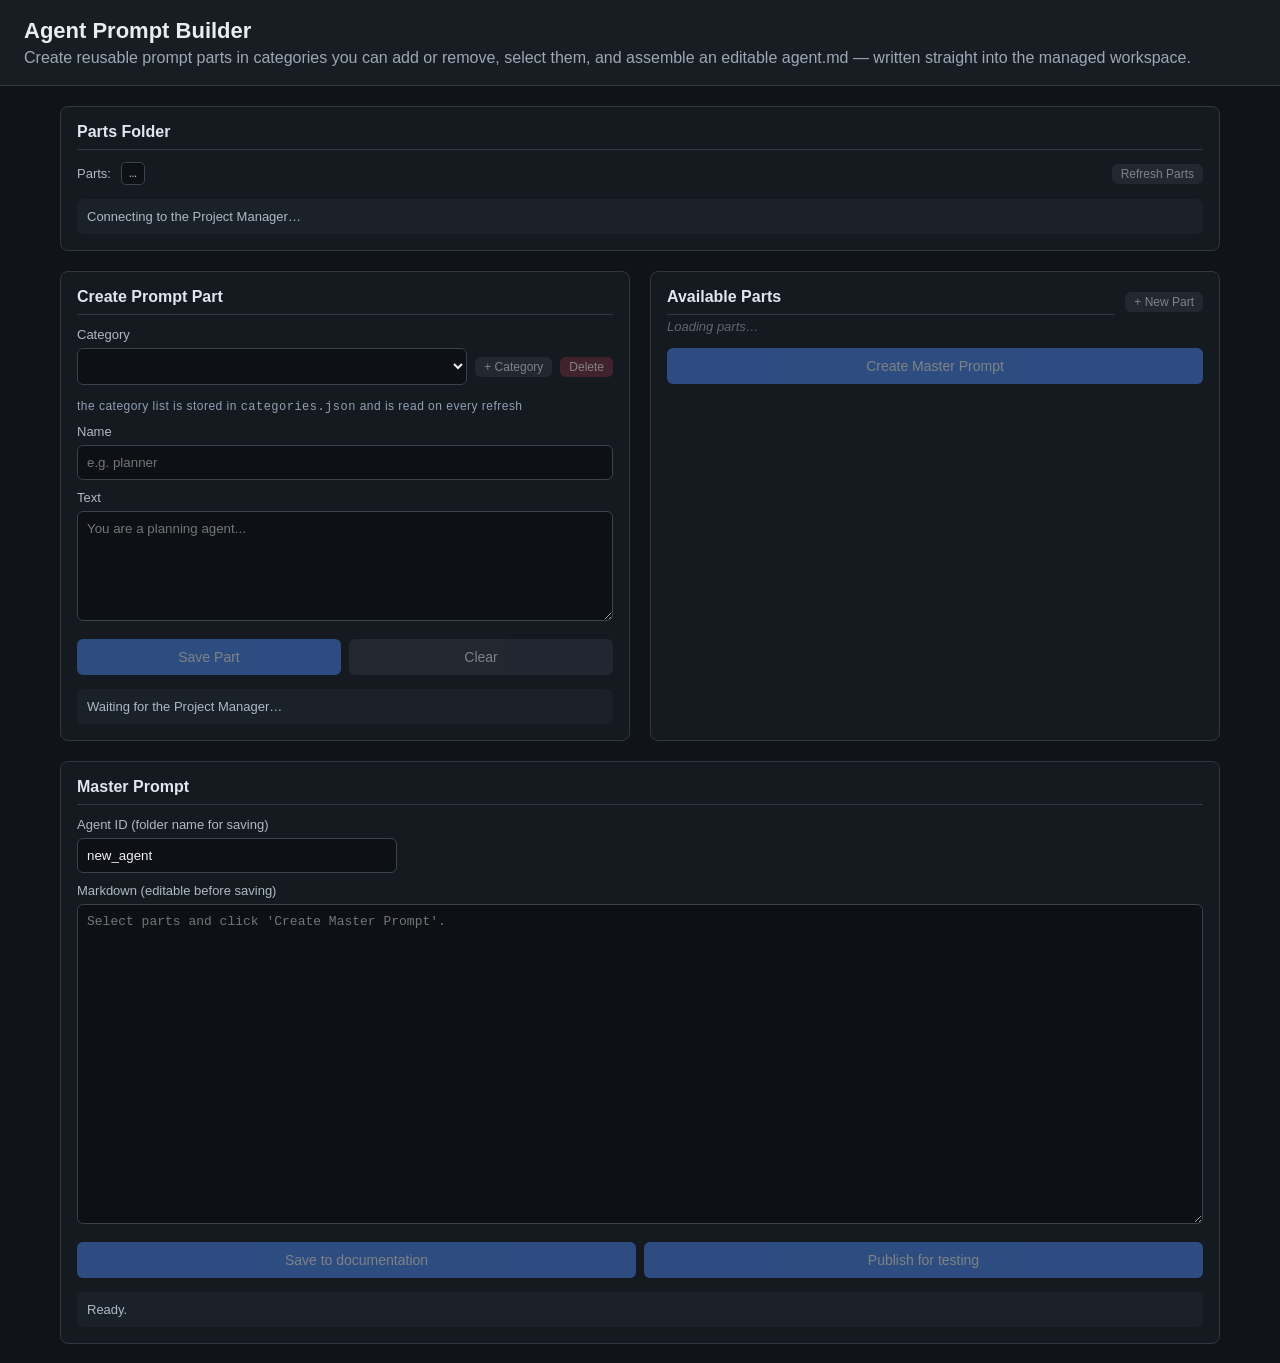
==== project_manager/interface/static/Agentpromptbuilder.html @ 61f1f7e3 "Prompt builder: categories are a manifest you can add and subtract The eight prompt-part categories " ====
<!DOCTYPE html>
<html lang="en">
<head>
<meta charset="UTF-8">
<meta name="viewport" content="width=device-width,initial-scale=1">
<title>Agent Prompt Builder</title>
<style>
*{box-sizing:border-box}
body{margin:0;font-family:Arial,sans-serif;background:#101318;color:#e8edf2}
header{padding:18px 24px;background:#181d24;border-bottom:1px solid #303741}
h1{margin:0 0 5px;font-size:22px}
header p{margin:0;color:#9ca8b5}
main{max-width:1200px;margin:0 auto;padding:20px;display:grid;grid-template-columns:1fr 1fr;gap:20px}
.card{background:#151a20;border:1px solid #303741;border-radius:8px;padding:16px}
.full{grid-column:1 / -1}
h2{margin:0 0 12px;font-size:16px;color:#dfe6ee;border-bottom:1px solid #303741;padding-bottom:8px}
label{display:block;margin:10px 0 6px;font-size:13px;color:#aeb9c5}
.microlabel{display:block;margin:14px 0 5px;font-size:12px;color:#8fa0b3;letter-spacing:.04em}
.catrow{display:flex;align-items:center;gap:8px;margin-top:6px}
.catrow select,.catrow input{flex:1;min-width:0}
.catrow button{flex-shrink:0}
.catrow[hidden]{display:none}
input,textarea,select{width:100%;background:#0d1116;color:#edf2f7;border:1px solid #39424d;border-radius:6px;padding:9px;font-family:inherit}
textarea{min-height:110px;resize:vertical}
#master_prompt{min-height:320px;font-family:Consolas,Menlo,monospace;font-size:13px}
button{border:0;border-radius:6px;padding:10px 14px;cursor:pointer;background:#4c8bf5;color:white;font-size:14px}
button.secondary{background:#303944}
button.danger{background:#7a2f3c}
button.tiny{padding:3px 9px;font-size:12px}
button:disabled{opacity:.45;cursor:not-allowed}
button:hover:not(:disabled){opacity:.92}
.row{display:flex;gap:8px;margin-top:14px}
.row button{flex:1}
.parts-group{margin-bottom:14px}
.parts-group h3{margin:0 0 6px;font-size:13px;color:#8fa0b3;text-transform:uppercase;letter-spacing:.04em;display:flex;align-items:center;gap:8px}
.parts-group h3 .count{color:#5c6774;text-transform:none;letter-spacing:0}
.part-row{display:flex;align-items:center;gap:8px;padding:5px 0;font-size:14px}
.part-row input[type=checkbox]{width:auto}
.part-row .name{margin:0;flex:1;cursor:pointer;white-space:nowrap;overflow:hidden;text-overflow:ellipsis}
.part-row .actions{display:flex;gap:6px;flex-shrink:0}
.empty{color:#5c6774;font-size:13px;font-style:italic}
.empty code{font-style:normal;background:#0d1116;padding:2px 6px;border-radius:5px;border:1px solid #39424d}
.status{margin-top:14px;padding:10px;border-radius:6px;background:#1a2129;color:#aeb9c5;font-size:13px;white-space:pre-wrap}
.status.error{color:#ff9b9b}
.status.ok{color:#8fe3a6}
.status.warn{color:#f5c96b}
.folderbar{display:flex;align-items:center;gap:10px;flex-wrap:wrap;font-size:13px;color:#aeb9c5}
.folderbar code{background:#0d1116;padding:3px 7px;border-radius:5px;border:1px solid #39424d}
.folderbar button{margin-left:auto}
.headrow{display:flex;align-items:center;gap:10px;margin-bottom:4px}
.headrow h2{margin:0;flex:1}
.parts-group h3 .lockbadge{background:#4a2530;color:#ff9b9b;border:1px solid #6b3341;padding:1px 7px;border-radius:9px;font-size:11px;letter-spacing:.02em;cursor:help}
@media(max-width:900px){main{grid-template-columns:1fr}}
</style>
</head>
<body>
<header>
<h1>Agent Prompt Builder</h1>
<p>Create reusable prompt parts in categories you can add or remove, select them, and assemble an editable agent.md — written straight into the managed workspace.</p>
</header>

<main>

<div class="card full">
<h2>Parts Folder</h2>
<div class="folderbar">
<span>Parts:</span>
<code id="parts_folder_label">…</code>
<button id="refresh_parts_btn" class="secondary tiny" type="button" disabled title="Re-read the parts folder. Also clears any folder marked as locked after a failed write.">Refresh Parts</button>
</div>
<div id="storage_status" class="status">Connecting to the Project Manager…</div>
</div>

<div class="card">
<h2 id="form_title">Create Prompt Part</h2>

<label>Category</label>
<div class="catrow">
<select id="part_category"></select>
<button id="new_category_btn" class="secondary tiny" type="button" disabled title="Add a category of your own. It becomes a new folder under prompt_parts.">+ Category</button>
<button id="delete_category_btn" class="secondary tiny danger" type="button" disabled title="Delete the selected category and every part inside it.">Delete</button>
</div>

<div class="catrow" id="new_category_row" hidden>
<input id="new_category_name" placeholder="new category name (e.g. memory)" maxlength="40" autocomplete="off">
<button id="create_category_btn" class="secondary tiny" type="button" disabled>Create</button>
</div>
<div class="microlabel">the category list is stored in <code id="categories_file_label">categories.json</code> and is read on every refresh</div>

<label>Name</label>
<input id="part_name" placeholder="e.g. planner">

<label>Text</label>
<textarea id="part_text" placeholder="You are a planning agent..."></textarea>

<div class="row">
<button id="save_part_btn" type="button" disabled>Save Part</button>
<button id="clear_form_btn" class="secondary" type="button" disabled>Clear</button>
</div>

<div id="part_status" class="status">Waiting for the Project Manager…</div>
</div>

<div class="card">
<div class="headrow">
<h2>Available Parts</h2>
<button id="new_part_btn" class="secondary tiny" type="button" disabled>+ New Part</button>
</div>
<div id="parts_list"><div class="empty">Loading parts…</div></div>

<div class="row">
<button id="create_master_btn" type="button" disabled>Create Master Prompt</button>
</div>
</div>

<div class="card full">
<h2>Master Prompt</h2>

<label>Agent ID (folder name for saving)</label>
<input id="agent_id" value="new_agent" style="max-width:320px">

<label>Markdown (editable before saving)</label>
<textarea id="master_prompt" placeholder="Select parts and click 'Create Master Prompt'."></textarea>

<div class="row">
<button id="save_agent_btn" type="button" disabled>Save to documentation</button>
<button id="publish_btn" type="button" disabled>Publish for testing</button>
</div>

<div id="master_status" class="status">Ready.</div>
</div>

</main>

<script type="module">
import API from '/static/js/api.js';

// ============================================================
// CONFIG - the storage locations are fixed, not user-selected.
// ============================================================

/* Every path is browser-root-qualified (workspace/...), which is what
   the file API resolves back to a root. The workspace root is the only
   writable one, so the builder can only ever write inside it - it can
   no longer be pointed at an arbitrary folder on the user's disk. */

const DOC_ROOT = 'workspace/documentation/PromptBuilderFiles';
const PARTS_DIR = DOC_ROOT + '/prompt_parts';
const DOC_OUTPUT_DIR = DOC_ROOT + '/output/agents';
const AGENTS_DIR = 'workspace/agents';

/* The category list is data, not code. It lives in this file next to the
   parts folders so it can be added to and subtracted from in the browser
   - and hand-edited - without touching this script. Array order is the
   order the dropdown, the parts list and the master prompt sections use,
   so there is no separate sort key to keep in sync. It sits outside
   prompt_parts/ so that folder holds nothing but category folders. */
const CATEGORIES_FILE = DOC_ROOT + '/categories.json';
const CATEGORIES_VERSION = 1;

const PART_FILE = '.txt';

/* The starting catalogue, written on the first run only. It is also the
   title lookup: a category typed as "hallucinations" gets the readable
   title from here rather than the id with a capital letter. */
const SEED_CATEGORIES = [
  { id: "role", title: "Role" },
  { id: "rules", title: "Rules" },
  { id: "hallucinations", title: "Hallucination Rules" },
  { id: "tools", title: "Tools" },
  { id: "skills", title: "Skills" },
  { id: "input", title: "Input" },
  { id: "reasoning", title: "Reasoning" },
  { id: "logic", title: "Logic" }
];

// ============================================================
// STATE
// ============================================================

let categories = [];           // [{id, title}] from the manifest, in order
let partIndex = {};            // {category: [{name, path}]}
let textCache = new Map();     // part path -> text
let selected = new Set();      // "category/name" keys that are checked
let lockedCategories = new Set(); // categories that refused a write
let editingCategory = null;    // category the part open in the form belongs to
let workspaceRoot = "";        // absolute, from /api/health
let projectRoot = "";          // the parent of workspaceRoot
let ready = false;             // the parts folder answered at least once
let assembled = null;          // selection signature of the last build

/* The two buttons the panel and the form can reach, so their disabled
   state is always derived from one place. */
const BUTTONS = ["save_part_btn","clear_form_btn","create_master_btn",
                  "save_agent_btn","publish_btn","refresh_parts_btn",
                  "new_part_btn","new_category_btn","create_category_btn",
                  "delete_category_btn"];

function $(id){ return document.getElementById(id); }

function setStatus(id, message, kind){
  const el = $(id);
  el.textContent = message;
  el.className = "status" + (kind ? " " + kind : "");
}

function setReady(value){
  ready = value;
  for (const id of BUTTONS){
    $(id).disabled = !value;
  }
}

/* Buttons stay disabled for the duration of an operation so a double
   click cannot fire two writes at the same file. */
function setBusy(busy){
  if (busy && !ready) return;
  for (const id of BUTTONS){
    $(id).disabled = busy ? true : !ready;
  }
}

function partKey(category, name){ return category + "/" + name; }

function categoryPath(id){
  return PARTS_DIR + "/" + id;
}

function partPath(category, name){
  return categoryPath(category) + "/" + name + PART_FILE;
}

function relativePath(path){
  return path.startsWith(DOC_ROOT + "/")
    ? path.slice(DOC_ROOT.length + 1)
    : path;
}

function safeSlug(value){
  value = (value || "").trim().toLowerCase();
  value = value.replace(/[^a-z0-9_-]+/g, "_");
  value = value.replace(/_+/g, "_").replace(/^_|_$/g, "");
  if (!value) throw new Error("Name cannot be empty.");
  return value;
}

/* A category added in the browser has no entry in the seed, so its id is
   the title unless it is one of the seeded ones. */
function titleFor(id){
  const seeded = SEED_CATEGORIES.find(cat => cat.id === id);
  if (seeded) return seeded.title;
  return id.replace(/[_-]+/g, " ")
           .replace(/\b\w/g, c => c.toUpperCase());
}

/* agent.json needs a human label; derive one from the id rather than
   adding a field the builder would then have to keep in sync. */
function displayName(id){
  return id.replace(/[_-]+/g, " ").replace(/\b\w/g, c => c.toUpperCase());
}

// ============================================================
// ERRORS - a raw Python errno is not an explanation
// ============================================================

/* The API reports the absolute server path, so a failure reads as
   "Permission denied: 'E:\agentCreator\project_manager\workspace\...'"
   - a path the user cannot click and does not recognise. Both roots are
   learned once so the same failure can be shown relative. Best effort:
   if the lookup fails the original text is still shown. */
function learnWorkspaceRoot(){
  if (typeof API.health !== "function") return Promise.resolve();
  return API.health()
    .then((data) => {
      workspaceRoot = (data && data.root) || "";
      projectRoot = workspaceRoot
        ? workspaceRoot.replace(/[\\/][^\\/]+[\\/]?$/, "")
        : "";
    })
    .catch(() => {
      workspaceRoot = "";
      projectRoot = "";
    });
}

function isPermissionError(error){
  const message = (error && error.message) || String(error);
  return /permission denied|access is denied|errno 13|winerror 5/i
    .test(message);
}

/* Python quotes the offending path: "... denied: 'C:\\...'". */
function extractFailedPath(message){
  const quoted = String(message).match(/'([^']+)'/);
  return quoted ? quoted[1] : "";
}

function shortenPath(value){
  let out = String(value || "");
  for (const root of [workspaceRoot, projectRoot]){
    if (!root) continue;
    out = out.split(root).join("");
  }
  return out.replace(/^[\\/]+/, "").replace(/\\/g, "/");
}

/* The remedy is the same for every refused write on the same volume, so
   it is named from the drive rather than hard-coded. Pass lowercase to
   embed it inside a sentence. */
function repairHint(lowercase){
  const drive = projectRoot.match(/^([A-Za-z]:)/);
  const target = drive ? drive[1] : "the drive";
  const text = "Repair the drive in an Administrator prompt: chkdsk "
    + target + " /f";
  return lowercase
    ? text.charAt(0).toLowerCase() + text.slice(1)
    : text;
}

function firstUnlockedCategory(){
  const free = categories.find(cat => !lockedCategories.has(cat.id));
  return free ? free.id : null;
}

/* A locked category is disabled in the dropdown rather than hidden, so
   it stays visible that it exists and is why it cannot be used. */
function syncCategoryDropdown(){
  const sel = $("part_category");
  if (!sel) return;
  for (const opt of sel.options){
    opt.disabled = lockedCategories.has(opt.value);
  }
  if (lockedCategories.has(sel.value)){
    const free = firstUnlockedCategory();
    if (free) sel.value = free;
  }
}

function markCategoryLocked(category){
  if (!category) return;
  lockedCategories.add(category);
  syncCategoryDropdown();
  renderParts();
}

/* Turns a thrown error into a sentence the user can act on, and records
   a refused folder so the panel stops offering it. */
function prettyError(error, category){
  const raw = (error && error.message) || String(error);

  if (isPermissionError(error)){
    if (category) markCategoryLocked(category);
    const where = shortenPath(
      extractFailedPath(raw) || "that folder"
    );
    return "Cannot write " + where
      + " - Windows reports \"access denied\". Nothing was saved."
      + " That folder is read-only or damaged: use another category, or "
      + repairHint(true) + ". Then press 'Refresh Parts'.";
  }

  return "Error: " + shortenPath(raw);
}

// ============================================================
// TREE LOOKUP - the /api/project tree is the listing source
// ============================================================

function findNode(items, path){
  for (const item of items || []){
    if (item.path === path) return item;
    if (item.children){
      const hit = findNode(item.children, path);
      if (hit) return hit;
    }
  }
  return null;
}

function childDir(node, name){
  for (const child of (node && node.children) || []){
    if (child.type === "directory" && child.name === name) return child;
  }
  return null;
}

// ============================================================
// FOLDER
// ============================================================

/* Only the parts root is created up front. Category folders appear on
   demand: every file write creates its parent directories, so seeding
   eight empty folders would just be eight pointless API calls - and a
   category with no parts does not need a folder to exist. */
async function ensureStructure(){
  await API.directoryCreate(PARTS_DIR);
  $("parts_folder_label").textContent = relativePath(PARTS_DIR);
  $("categories_file_label").textContent = relativePath(CATEGORIES_FILE);
}

// ============================================================
// CATEGORIES - the manifest is the list
// ============================================================

/* One entry per category, in the order everything else uses. A bad entry
   is dropped and a repeated id keeps its first position, because the
   manifest is a plain text file a person is allowed to edit. */
function normalizeCategories(raw){
  const list = Array.isArray(raw && raw.categories) ? raw.categories : [];
  const seen = new Set();
  const out = [];
  for (const item of list){
    if (!item || typeof item.id !== "string") continue;
    const id = item.id.trim().toLowerCase();
    if (!id || seen.has(id)) continue;
    const title = (typeof item.title === "string" && item.title.trim())
      || titleFor(id);
    seen.add(id);
    out.push({ id, title });
  }
  return out;
}

function manifestText(list){
  return JSON.stringify(
    { version: CATEGORIES_VERSION, categories: list }, null, 2
  ) + "\n";
}

/* Absent means "never set up", so the seed catalogue is written. Present
   but unreadable is an error and is never overwritten: a hand-edit with
   a typo in it has to survive until it is fixed. */
async function readCategories(){
  let text = null;

  try {
    text = (await API.fileRead(CATEGORIES_FILE)).content;
  } catch (error) {
    if (error.status !== 404) throw error;
  }

  if (text === null){
    const seeded = normalizeCategories({ categories: SEED_CATEGORIES });
    await API.fileWrite(CATEGORIES_FILE, manifestText(seeded));
    return seeded;
  }

  try {
    return normalizeCategories(JSON.parse(text));
  } catch (error) {
    throw new Error(relativePath(CATEGORIES_FILE)
      + " is not valid JSON (" + error.message + ")."
      + " Fix it in the editor - it has not been changed.");
  }
}

/* Every change goes through here, and the in-memory list is rebuilt from
   the same normalizer the file is written from, so what the page shows
   is always exactly what is on disk. */
async function writeCategories(list){
  const payload = normalizeCategories({ categories: list });
  await API.fileWrite(CATEGORIES_FILE, manifestText(payload));
  categories = payload;
  return payload;
}

// ============================================================
// PARTS
// ============================================================

function populateCategoryDropdown(){
  const sel = $("part_category");
  const previous = sel.value;
  sel.innerHTML = "";

  /* With every category deleted there is nothing to save a part into, and
     a blank dropdown would read as a bug rather than as that state. */
  if (!categories.length){
    const none = document.createElement("option");
    none.value = "";
    none.textContent = "(no categories - create one)";
    sel.appendChild(none);
  }

  for (const cat of categories){
    const opt = document.createElement("option");
    opt.value = cat.id;
    opt.textContent = cat.title;
    sel.appendChild(opt);
  }

  /* A category that was just deleted is no longer an option, so the old
     value would quietly become the first one instead. */
  if (categories.some(cat => cat.id === previous)){
    sel.value = previous;
  }

  syncCategoryDropdown();
}

async function readPart(path){
  if (textCache.has(path)) return textCache.get(path);
  const data = await API.fileRead(path);
  const text = data.content || "";
  textCache.set(path, text);
  return text;
}

/* Selection is state, not DOM: the list is rebuilt from the tree on
   every refresh, so checked boxes are re-applied from `selected`
   instead of being inherited from the markup that just got replaced. */
async function refreshParts(){
  const data = await API.project();
  const partsNode = findNode(data.filesystem, PARTS_DIR);

  partIndex = {};
  for (const cat of categories){
    const catNode = childDir(partsNode, cat.id);
    const entries = [];
    for (const child of (catNode && catNode.children) || []){
      if (child.type !== "file") continue;
      if (!child.name.endsWith(PART_FILE)) continue;
      entries.push({ name: child.name.slice(0, -PART_FILE.length), path: child.path });
    }
    entries.sort((a, b) => a.name.localeCompare(b.name));
    partIndex[cat.id] = entries;
  }

  /* Drop selections whose part no longer exists, so a later build can
     never reference a file that was deleted or renamed. A category that
     was removed takes its checked parts with it. */
  const live = new Set();
  for (const cat of categories){
    for (const entry of partIndex[cat.id]) live.add(partKey(cat.id, entry.name));
  }
  const dropped = [];
  for (const key of Array.from(selected)){
    if (!live.has(key)){ selected.delete(key); dropped.push(key); }
  }

  renderParts();
  return { total: live.size, dropped };
}

function isChecked(category, name){
  return selected.has(partKey(category, name));
}

function setChecked(category, name, value){
  const key = partKey(category, name);
  if (value) selected.add(key); else selected.delete(key);
}

function markAssembledStale(){
  if (assembled === null) return;
  if (assembled === selectionSignature()) return;
  setStatus("master_status",
    "The selected parts changed. Click 'Create Master Prompt' to rebuild before saving.", "warn");
}

function selectionSignature(){
  return Array.from(selected).sort().join("|");
}

function renderParts(){
  const box = $("parts_list");
  box.innerHTML = "";

  let total = 0;

  for (const cat of categories){
    const id = cat.id;
    const entries = partIndex[id] || [];
    const locked = lockedCategories.has(id);
    total += entries.length;

    const group = document.createElement("div");
    group.className = "parts-group";

    const heading = document.createElement("h3");
    heading.appendChild(document.createTextNode(cat.title));
    heading.title = relativePath(categoryPath(id));

    const count = document.createElement("span");
    count.className = "count";
    count.textContent = "(" + entries.length + ")";
    heading.appendChild(count);

    /* The category is listed but cannot be used, so the panel says so
       instead of showing an empty list as if nothing had ever been
       written there. */
    if (locked){
      const badge = document.createElement("span");
      badge.className = "lockbadge";
      badge.textContent = "locked";
      badge.title = "This folder refused a write, so its parts cannot be"
        + " listed or saved. " + repairHint() + ", then press 'Refresh Parts'.";
      heading.appendChild(badge);
    }

    if (entries.length){
      const toggle = document.createElement("button");
      toggle.type = "button";
      toggle.className = "secondary tiny";
      toggle.textContent = "all / none";
      toggle.addEventListener("click", () => toggleCategory(id));
      heading.appendChild(toggle);
    }

    group.appendChild(heading);

    if (entries.length === 0){
      const empty = document.createElement("div");
      empty.className = "empty";
      empty.textContent = locked
        ? "Folder is not writable right now."
        : "No parts yet.";
      group.appendChild(empty);
    }

    for (const entry of entries){
      group.appendChild(buildPartRow(id, entry));
    }

    box.appendChild(group);
  }

  if (total === 0){
    const hint = document.createElement("div");
    hint.className = "empty";
    hint.innerHTML =
      "No parts in the folder yet. Use \"+ New Part\" above, or add a"
      + " <code>.txt</code> file to <code>"
      + relativePath(PARTS_DIR) + "/&lt;category&gt;/</code> in the editor."
      + " A new category is a new folder there, so the editor works"
      + " without this page too.";
    box.appendChild(hint);
  }
}

function buildPartRow(category, entry){
  const row = document.createElement("div");
  row.className = "part-row";

  const checkbox = document.createElement("input");
  checkbox.type = "checkbox";
  checkbox.id = "part_" + category + "_" + entry.name;
  checkbox.checked = isChecked(category, entry.name);
  checkbox.addEventListener("change", () => {
    setChecked(category, entry.name, checkbox.checked);
    markAssembledStale();
  });

  const label = document.createElement("label");
  label.className = "name";
  label.htmlFor = checkbox.id;
  label.textContent = entry.name;
  label.title = entry.path;

  const actions = document.createElement("div");
  actions.className = "actions";

  const editBtn = document.createElement("button");
  editBtn.type = "button";
  editBtn.className = "secondary tiny";
  editBtn.textContent = "Edit";
  editBtn.addEventListener("click", () => editPart(category, entry));

  const deleteBtn = document.createElement("button");
  deleteBtn.type = "button";
  deleteBtn.className = "secondary tiny";
  deleteBtn.textContent = "Delete";
  deleteBtn.addEventListener("click", () => deletePart(category, entry));

  actions.appendChild(editBtn);
  actions.appendChild(deleteBtn);
  row.appendChild(checkbox);
  row.appendChild(label);
  row.appendChild(actions);
  return row;
}

function toggleCategory(category){
  const entries = partIndex[category] || [];
  const allChecked = entries.length > 0
    && entries.every(entry => isChecked(category, entry.name));
  for (const entry of entries){
    setChecked(category, entry.name, !allChecked);
  }
  renderParts();
  markAssembledStale();
}

/* Clearing the fields and reporting "Ready" are separate: a successful
   save clears the form but must keep its own confirmation visible. */
function clearFormFields(){
  $("part_name").value = "";
  $("part_text").value = "";
  $("form_title").textContent = "Create Prompt Part";
  editingCategory = null;
}

function resetForm(){
  clearFormFields();
  setStatus("part_status", "Ready.");
}

function editPart(category, entry){
  setBusy(true);
  readPart(entry.path)
    .then((text) => {
      $("part_category").value = category;
      $("part_name").value = entry.name;
      $("part_text").value = text.replace(/\s+$/, "");
      $("form_title").textContent = "Edit Prompt Part";
      /* Remembered so deleting this category can say the open part goes
         with it, and so a cleared form is not mistaken for a live edit. */
      editingCategory = category;
      setStatus("part_status",
        "Editing " + relativePath(entry.path) + ". Save Part to update it.", "ok");
      $("part_text").focus();
    })
    .catch(error => setStatus("part_status", prettyError(error, category), "error"))
    .finally(() => setBusy(false));
}

function deletePart(category, entry){
  if (!confirm("Delete " + relativePath(entry.path) + "?")) return;
  setBusy(true);
  API.fileDelete(entry.path)
    .then(() => {
      textCache.delete(entry.path);
      selected.delete(partKey(category, entry.name));
      return refreshParts();
    })
    .then(({ total, dropped }) => {
      setStatus("part_status",
        "Deleted " + relativePath(entry.path) + ". " + total + " part(s) left."
        + droppedNote(dropped), "ok");
      markAssembledStale();
    })
    .catch(error => setStatus("part_status", prettyError(error, category), "error"))
    .finally(() => setBusy(false));
}

function droppedNote(dropped){
  if (!dropped.length) return "";
  return " Cleared " + dropped.length + " stale selection(s): " + dropped.join(", ") + ".";
}

// ============================================================
// CATEGORY ACTIONS
// ============================================================

/* The name field is hidden until it is asked for, so the form keeps one
   category selector instead of two near-identical text boxes. */
function toggleNewCategoryRow(open){
  const row = $("new_category_row");
  const show = open === undefined ? row.hidden : open;
  row.hidden = !show;
  $("new_category_btn").textContent = show ? "Cancel" : "+ Category";
  if (show) $("new_category_name").focus();
  else $("new_category_name").value = "";
}

/* Adding a category is a manifest write and nothing else: the folder is
   still created by the first part saved into it, which is the same
   "on demand" rule every other part follows. */
async function addCategory(){
  let id = "";
  try {
    id = safeSlug($("new_category_name").value);
  } catch (error) {
    setStatus("part_status", "Category " + error.message, "error");
    return;
  }

  if (categories.some(cat => cat.id === id)){
    setStatus("part_status",
      "The category '" + id + "' already exists.", "error");
    return;
  }

  setBusy(true);
  try {
    const title = titleFor(id);
    await writeCategories(categories.concat({ id, title }));
    toggleNewCategoryRow(false);
    populateCategoryDropdown();
    $("part_category").value = id;
    renderParts();
    setStatus("part_status", "Added category " + title + " -> "
      + relativePath(categoryPath(id))
      + ". Its folder appears with the first part saved into it.", "ok");
  } catch (error) {
    setStatus("part_status", prettyError(error), "error");
  } finally {
    setBusy(false);
  }
}

/* Everything the deleted folder was referenced by, so no path is left
   pointing at a folder that is gone. */
function forgetCategory(id){
  const prefix = categoryPath(id) + "/";
  for (const path of Array.from(textCache.keys())){
    if (path.startsWith(prefix)) textCache.delete(path);
  }
  for (const key of Array.from(selected)){
    if (key.startsWith(id + "/")) selected.delete(key);
  }
  lockedCategories.delete(id);
}

async function deleteCategory(){
  const id = $("part_category").value;
  const entry = categories.find(cat => cat.id === id);

  if (!entry){
    setStatus("part_status", "There is no category to delete.", "error");
    return;
  }

  const parts = partIndex[id] || [];
  const editing = editingCategory === id;

  /* One confirm says what is destroyed: the folder, every part in it,
     and an open part that otherwise would look like it survived. */
  let message = "Delete the category " + entry.title + " ("
    + relativePath(categoryPath(id)) + ")?";
  message += parts.length
    ? "\n\nThis permanently deletes " + parts.length + " part(s): "
      + parts.map(part => part.name).join(", ") + "."
    : "\n\nIt holds no parts.";
  if (editing){
    message += "\n\nThe part open in the form is one of them.";
  }
  if (!confirm(message)) return;

  setBusy(true);
  try {
    /* The folder goes first. A refused recursive delete then leaves the
       manifest untouched, so the list still matches the disk and the
       delete can simply be tried again - the other order would hide a
       category whose parts are already gone. A category that never had a
       part saved into it has no folder to remove, and a stale tree must
       not be able to skip a folder that does exist, so the answer to
       "is it there" comes from the delete itself. */
    try {
      await API.directoryDelete(categoryPath(id));
    } catch (error) {
      if (error.status !== 404) throw error;
    }
    forgetCategory(id);
    await writeCategories(categories.filter(cat => cat.id !== id));
    populateCategoryDropdown();

    const { total, dropped } = await refreshParts();
    if (editing) resetForm();
    setStatus("part_status", "Deleted category " + entry.title + ". "
      + total + " part(s) left." + droppedNote(dropped), "ok");
    markAssembledStale();
  } catch (error) {
    setStatus("part_status", prettyError(error, id), "error");
  } finally {
    setBusy(false);
  }
}

/* The create button in the panel header hands off to the form rather
   than duplicating it: two editors for one file is how the two drift
   apart. The category is moved off a locked folder first, because the
   first option is otherwise a folder that may refuse the write. */
function startNewPart(){
  if (!categories.length){
    setStatus("part_status",
      "There are no categories yet - use \"+ Category\" to add one first.", "warn");
    return;
  }
  const sel = $("part_category");
  if (lockedCategories.has(sel.value)){
    const free = firstUnlockedCategory();
    if (free) sel.value = free;
  }
  clearFormFields();
  const title = $("form_title");
  if (title && typeof title.scrollIntoView === "function"){
    title.scrollIntoView({ behavior: "smooth", block: "start" });
  }
  $("part_name").focus();
  setStatus("part_status", "Fill in the form to create a new part.", "");
}

async function savePart(){
  const category = $("part_category").value;

  if (!category){
    setStatus("part_status",
      "There are no categories yet - use \"+ Category\" to add one first.", "error");
    return;
  }

  /* Refused up front: a locked folder already answered, so sending the
     write again would only repeat the same error. */
  if (lockedCategories.has(category)){
    setStatus("part_status",
      "Cannot save into " + titleFor(category) + " - that folder refused an"
      + " earlier write. " + repairHint() + ", then press 'Refresh Parts'.",
      "error");
    return;
  }

  setBusy(true);
  try {
    const name = safeSlug($("part_name").value);
    const text = $("part_text").value.trim();
    if (!text) throw new Error("Part text cannot be empty.");

    const path = partPath(category, name);
    /* fileWrite creates or overwrites, so saving an edited part and
       saving a new one are the same call. */
    await API.fileWrite(path, text + "\n");
    textCache.set(path, text + "\n");

    const { total } = await refreshParts();
    setStatus("part_status", "Saved: " + relativePath(path) + ". " + total + " part(s) total.", "ok");
    clearFormFields();
  } catch (error) {
    setStatus("part_status", prettyError(error, category), "error");
  } finally {
    setBusy(false);
  }
}

// ============================================================
// MASTER PROMPT
// ============================================================

function collectSelections(){
  const selections = {};
  for (const cat of categories){
    const names = (partIndex[cat.id] || [])
      .filter(entry => isChecked(cat.id, entry.name))
      .map(entry => entry.name);
    if (names.length) selections[cat.id] = names;
  }
  return selections;
}

async function buildMasterPrompt(){
  const selections = collectSelections();

  if (!Object.keys(selections).length){
    setStatus("master_status", "No parts are selected.", "warn");
    return;
  }

  setBusy(true);
  const missing = [];
  try {
    const lines = ["# Agent Prompt", ""];

    for (const cat of categories){
      const names = selections[cat.id] || [];
      const texts = [];
      for (const name of names){
        const path = partPath(cat.id, name);
        let text = "";
        try {
          text = (await readPart(path)).trim();
        } catch (error) {
          missing.push(partKey(cat.id, name));
          continue;
        }
        if (text) texts.push(text);
      }
      if (texts.length){
        lines.push("## " + cat.title);
        lines.push("");
        lines.push(texts.join("\n\n"));
        lines.push("");
      }
    }

    $("master_prompt").value = lines.join("\n").trim() + "\n";
    assembled = selectionSignature();

    const count = Object.values(selections).reduce((sum, list) => sum + list.length, 0);
    setStatus("master_status",
      "Assembled " + count + " part(s). Edit the markdown if needed, then save."
      + (missing.length ? " Skipped unreadable: " + missing.join(", ") + "." : ""),
      missing.length ? "warn" : "ok");
  } catch (error) {
    setStatus("master_status", "Error: " + error.message, "error");
  } finally {
    setBusy(false);
  }
}

function requireMarkdown(){
  const markdown = $("master_prompt").value.trim();
  if (!markdown) throw new Error("The master prompt is empty - nothing to save.");
  return markdown;
}

async function saveToDocumentation(){
  setBusy(true);
  try {
    const id = safeSlug($("agent_id").value);
    const markdown = requireMarkdown();
    const path = DOC_OUTPUT_DIR + "/" + id + "/agent.md";
    await API.fileWrite(path, markdown + "\n");
    setStatus("master_status", "Saved: " + relativePath(path), "ok");
  } catch (error) {
    setStatus("master_status", prettyError(error), "error");
  } finally {
    setBusy(false);
  }
}

/* "Publish for testing" makes the prompt a real agent: the engine only
   lists folders that hold BOTH agent.json and agent.md
   (engine/agents/registry.py), so the metadata file is created here.
   An existing agent.json is left alone so hand-edited settings - and
   any tests stored in it - are never overwritten. */
async function publishForTesting(){
  setBusy(true);
  try {
    const id = safeSlug($("agent_id").value);
    const markdown = requireMarkdown();
    const dir = AGENTS_DIR + "/" + id;

    await API.fileWrite(dir + "/agent.md", markdown + "\n");

    let metaCreated = false;
    try {
      await API.fileRead(dir + "/agent.json");
    } catch {
      const meta = {
        id,
        name: displayName(id),
        description: "",
        mode: "chat",
        model: "",
        tools: []
      };
      await API.fileCreate(dir + "/agent.json", JSON.stringify(meta, null, 2) + "\n");
      metaCreated = true;
    }

    setStatus("master_status",
      "Published: " + dir + "/agent.md"
      + (metaCreated ? " + agent.json (new)" : " (agent.json kept)")
      + ".\nReload Home to see the agent; pick it on Chat to run it.", "ok");
  } catch (error) {
    setStatus("master_status", prettyError(error), "error");
  } finally {
    setBusy(false);
  }
}

// ============================================================
// INIT
// ============================================================

async function reloadParts(){
  setBusy(true);
  try {
    /* A lock only records that a write was refused, not that the folder
       is still broken, so the explicit refresh drops them and lets a
       repaired folder be used again without reloading the page. */
    lockedCategories.clear();
    syncCategoryDropdown();

    /* Read before the tree: the parts are listed per category, so the
       list has to be known first. A categories.json edited in the
       editor therefore takes effect on 'Refresh Parts'. */
    categories = await readCategories();
    populateCategoryDropdown();

    const { total, dropped } = await refreshParts();
    setStatus("storage_status",
      "Parts folder: " + relativePath(PARTS_DIR) + " - " + total + " part(s)."
      + droppedNote(dropped), "ok");
    setReady(true);
  } catch (error) {
    setReady(false);
    setStatus("storage_status", prettyError(error), "error");
  } finally {
    setBusy(false);
  }
}

function init(){
  $("save_part_btn").addEventListener("click", savePart);
  $("clear_form_btn").addEventListener("click", resetForm);
  $("new_part_btn").addEventListener("click", startNewPart);
  $("new_category_btn").addEventListener("click", () => toggleNewCategoryRow());
  $("create_category_btn").addEventListener("click", addCategory);
  $("delete_category_btn").addEventListener("click", deleteCategory);
  $("new_category_name").addEventListener("keydown", (event) => {
    if (event.key === "Enter") addCategory();
  });
  $("create_master_btn").addEventListener("click", buildMasterPrompt);
  $("save_agent_btn").addEventListener("click", saveToDocumentation);
  $("publish_btn").addEventListener("click", publishForTesting);
  $("refresh_parts_btn").addEventListener("click", reloadParts);

  /* The dropdown is not built here: it is a view of the manifest, and the
     manifest is read by the first reload. Every button is disabled until
     then, so the empty dropdown is never something a user can act on. */
  learnWorkspaceRoot()
    .then(() => ensureStructure())
    .then(() => reloadParts())
    .catch(error => {
      setReady(false);
      setStatus("storage_status", prettyError(error), "error");
      setStatus("part_status", "The parts folder is unavailable.", "error");
    });
}

init();
</script>
</body>
</html>
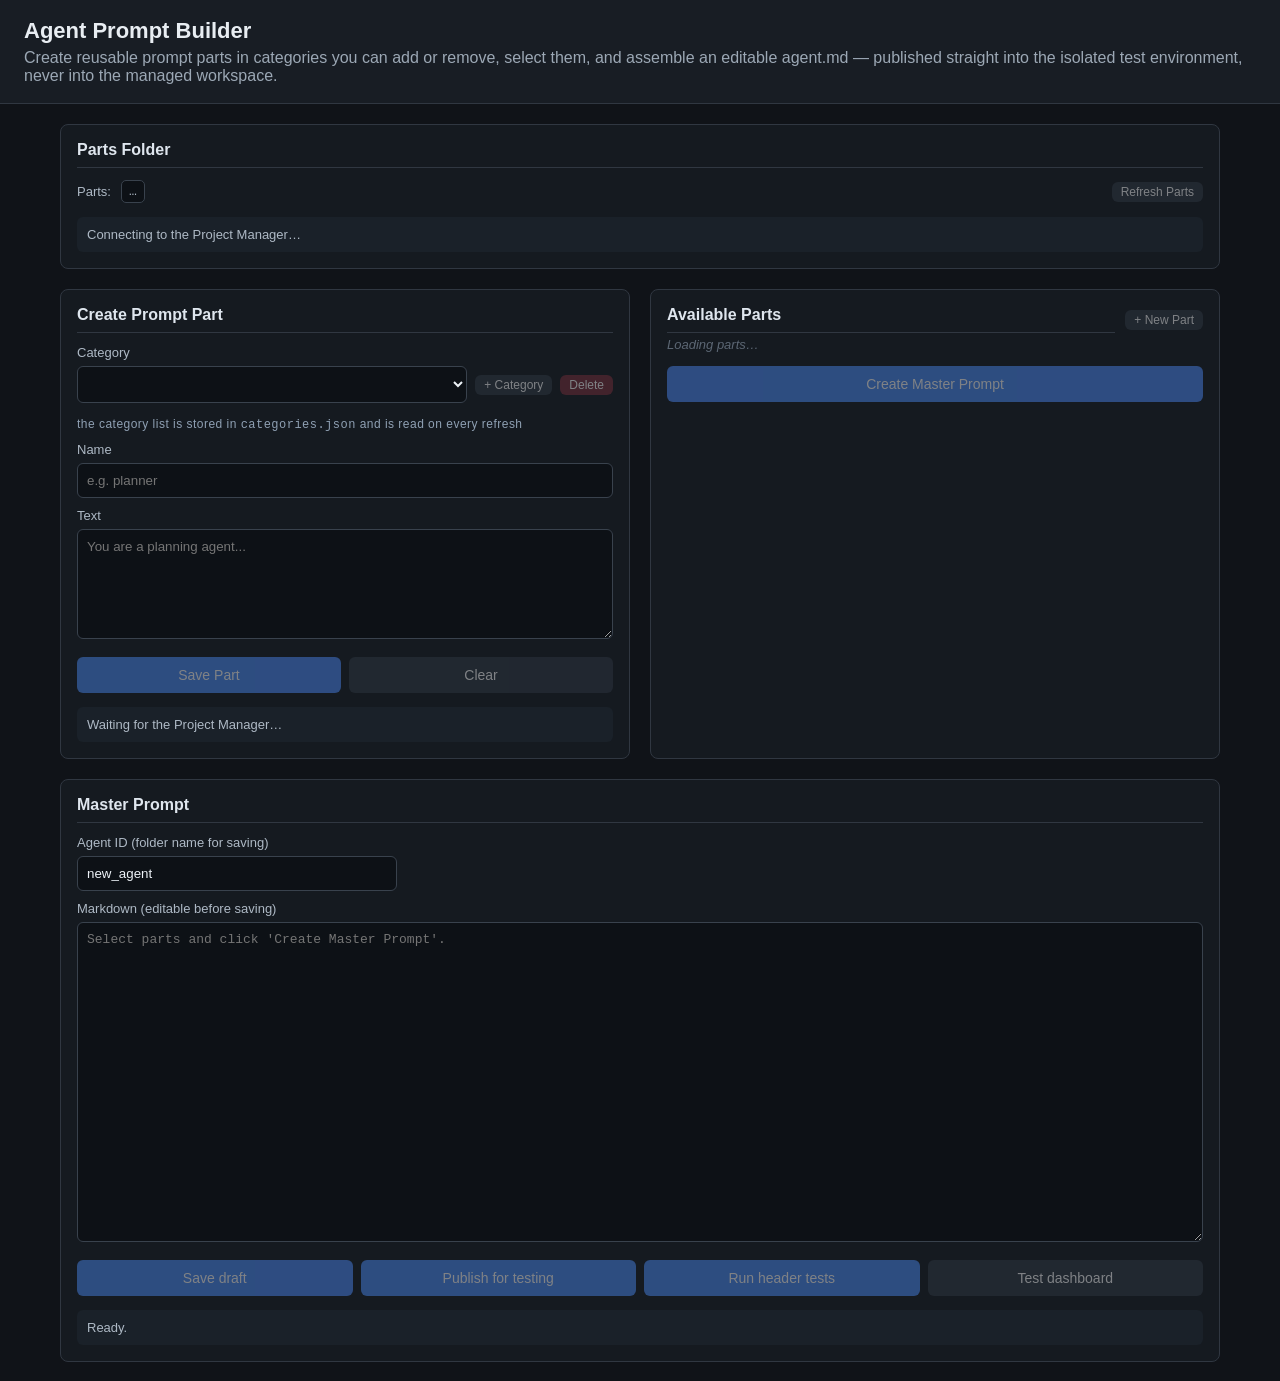
==== commit 4d1e5551: "Agent header tests: four questions, a dashboard, and a test environment An agent prompt can be edite" ====
--- a/project_manager/interface/static/Agentpromptbuilder.html
+++ b/project_manager/interface/static/Agentpromptbuilder.html
@@ -56,7 +56,7 @@
 <body>
 <header>
 <h1>Agent Prompt Builder</h1>
-<p>Create reusable prompt parts in categories you can add or remove, select them, and assemble an editable agent.md — written straight into the managed workspace.</p>
+<p>Create reusable prompt parts in categories you can add or remove, select them, and assemble an editable agent.md — published straight into the isolated test environment, never into the managed workspace.</p>
 </header>
 
 <main>
@@ -122,13 +122,15 @@
 <label>Markdown (editable before saving)</label>
 <textarea id="master_prompt" placeholder="Select parts and click 'Create Master Prompt'."></textarea>
 
-<div class="row">
-<button id="save_agent_btn" type="button" disabled>Save to documentation</button>
-<button id="publish_btn" type="button" disabled>Publish for testing</button>
-</div>
-
-<div id="master_status" class="status">Ready.</div>
-</div>
+    <div class="row">
+    <button id="save_agent_btn" type="button" disabled>Save draft</button>
+    <button id="publish_btn" type="button" disabled>Publish for testing</button>
+    <button id="test_btn" type="button" disabled title="Publish for testing first.">Run header tests</button>
+    <button id="open_test_btn" class="secondary" type="button" disabled title="Open the evidence dashboard in its own window.">Test dashboard</button>
+    </div>
+
+    <div id="master_status" class="status">Ready.</div>
+    </div>
 
 </main>
 
@@ -139,15 +141,17 @@
 // CONFIG - the storage locations are fixed, not user-selected.
 // ============================================================
 
-/* Every path is browser-root-qualified (workspace/...), which is what
-   the file API resolves back to a root. The workspace root is the only
-   writable one, so the builder can only ever write inside it - it can
-   no longer be pointed at an arbitrary folder on the user's disk. */
-
-const DOC_ROOT = 'workspace/documentation/PromptBuilderFiles';
+/* Every path is browser-root-qualified (workspace/..., test_environment/...),
+   which is what the file API resolves back to a root. The prompt parts and the
+   published test agents live in the isolated test environment, and the
+   workspace root is the only other writable one, so the builder can only ever
+   write inside those two - it can no longer be pointed at an arbitrary folder
+   on the user's disk. */
+
+const DOC_ROOT = 'test_environment/PromptBuilderFiles';
 const PARTS_DIR = DOC_ROOT + '/prompt_parts';
 const DOC_OUTPUT_DIR = DOC_ROOT + '/output/agents';
-const AGENTS_DIR = 'workspace/agents';
+const AGENTS_DIR = 'test_environment/test_agents';
 
 /* The category list is data, not code. It lives in this file next to the
    parts folders so it can be added to and subtracted from in the browser
@@ -194,7 +198,13 @@
 const BUTTONS = ["save_part_btn","clear_form_btn","create_master_btn",
                   "save_agent_btn","publish_btn","refresh_parts_btn",
                   "new_part_btn","new_category_btn","create_category_btn",
-                  "delete_category_btn"];
+                  "delete_category_btn","test_btn","open_test_btn"];
+
+/* Buttons that additionally need something published in this session,
+   not just a live parts folder. */
+const PUBLISH_GATED = new Set(["test_btn"]);
+
+let busy = false;
 
 function $(id){ return document.getElementById(id); }
 
@@ -204,20 +214,28 @@
   el.className = "status" + (kind ? " " + kind : "");
 }
 
+/* One place decides every button's state, because three different
+   things can disable one: the parts folder is unreachable, an operation
+   is in flight, or there is nothing published to test. Deriving it in
+   one pass is what keeps a later setReady() from quietly re-enabling a
+   button whose own condition is gone. */
+function syncButtons(){
+  for (const id of BUTTONS){
+    const gated = PUBLISH_GATED.has(id) && !publishedAgentId;
+    $(id).disabled = busy || !ready || gated;
+  }
+}
+
 function setReady(value){
   ready = value;
-  for (const id of BUTTONS){
-    $(id).disabled = !value;
-  }
+  syncButtons();
 }
 
 /* Buttons stay disabled for the duration of an operation so a double
    click cannot fire two writes at the same file. */
-function setBusy(busy){
-  if (busy && !ready) return;
-  for (const id of BUTTONS){
-    $(id).disabled = busy ? true : !ready;
-  }
+function setBusy(value){
+  busy = value;
+  syncButtons();
 }
 
 function partKey(category, name){ return category + "/" + name; }
@@ -1018,13 +1036,20 @@
   }
 }
 
-/* "Publish for testing" makes the prompt a real agent: the engine only
-   lists folders that hold BOTH agent.json and agent.md
-   (engine/agents/registry.py), so the metadata file is created here.
-   An existing agent.json is left alone so hand-edited settings - and
-   any tests stored in it - are never overwritten. */
+/* "Publish for testing" makes the prompt a real agent inside the isolated
+   test environment: the engine only lists folders that hold BOTH agent.json
+   and agent.md (engine/agents/registry.py), so the metadata file is created
+   here. An existing agent.json is left alone so hand-edited settings - and
+   any tests stored in it - are never overwritten.
+
+   Nothing is written to workspace/agents/. A published agent is a test
+   fixture: it is not registered as an agent root, so it never appears in
+   the live agent picker, and the four header tests drive it by path. */
+let publishedAgentId = null;
+
 async function publishForTesting(){
   setBusy(true);
+  setTestButtonState(false);
   try {
     const id = safeSlug($("agent_id").value);
     const markdown = requireMarkdown();
@@ -1048,15 +1073,68 @@
       metaCreated = true;
     }
 
-    setStatus("master_status",
-      "Published: " + dir + "/agent.md"
+    publishedAgentId = id;
+    setTestButtonState(true);    setStatus("master_status",
+      "Published to the test environment: " + dir + "/agent.md"
       + (metaCreated ? " + agent.json (new)" : " (agent.json kept)")
-      + ".\nReload Home to see the agent; pick it on Chat to run it.", "ok");
+      + ".\nPress 'Run header tests' to ask it the four questions.", "ok");
   } catch (error) {
     setStatus("master_status", prettyError(error), "error");
   } finally {
     setBusy(false);
   }
+}
+
+/* The run is four model turns, so it is its own button rather than
+   something the publish press chains into: a slow model must not look
+   like a failed publish. The dashboard is opened afterwards because
+   that is where the evidence is read. */
+async function runHeaderTests(){
+  const id = publishedAgentId || safeSlug($("agent_id").value);
+
+  setBusy(true);
+  setStatus("master_status",
+    "Asking '" + id + "' the four header questions. Each one is a full "
+    + "model turn - a minute or two on a local model.", "");
+
+  try {
+    const report = await API.request("POST", "/api/test/run_header_tests", {
+      agent_id: id,
+      model: null
+    });
+    const summary = report.summary || {};
+    const failed = (summary.failed || 0);
+    setStatus("master_status",
+      (summary.passed || 0) + " of " + (summary.total || 0)
+      + " header tests passed for '" + id + "'."
+      + (failed ? "\n" + failed + " failed - the evidence says why on the "
+                    + "test dashboard." : ""), failed ? "warn" : "ok");
+  } catch (error) {
+    setStatus("master_status", prettyError(error), "error");
+  } finally {
+    setBusy(false);
+  }
+}
+
+/* The test button is only live for something that has actually been
+   published in this session. Reloading the page forgets it, which is
+   the honest state: a hand-edited agent.json may no longer match the
+   markdown above, and the dashboard is where you find out. */
+function setTestButtonState(isPublished){
+  publishedAgentId = isPublished ? publishedAgentId : null;
+  $("test_btn").title = publishedAgentId
+    ? "Run the four header tests against " + publishedAgentId + "."
+    : "Publish for testing first.";
+  syncButtons();
+}
+
+function openTestDashboard(){
+  const id = publishedAgentId || "";
+  window.open(
+    "/test" + (id ? "?agent=" + encodeURIComponent(id) : ""),
+    "PMHeaderTestDashboard",
+    "width=1100,height=820,resizable=yes,scrollbars=yes"
+  );
 }
 
 // ============================================================
@@ -1092,6 +1170,9 @@
 }
 
 function init(){
+  /* The two test buttons start disabled; the publish press is what
+     makes them live, and that is the only thing that should. */
+  setTestButtonState(false);
   $("save_part_btn").addEventListener("click", savePart);
   $("clear_form_btn").addEventListener("click", resetForm);
   $("new_part_btn").addEventListener("click", startNewPart);
@@ -1104,6 +1185,8 @@
   $("create_master_btn").addEventListener("click", buildMasterPrompt);
   $("save_agent_btn").addEventListener("click", saveToDocumentation);
   $("publish_btn").addEventListener("click", publishForTesting);
+  $("test_btn").addEventListener("click", runHeaderTests);
+  $("open_test_btn").addEventListener("click", openTestDashboard);
   $("refresh_parts_btn").addEventListener("click", reloadParts);
 
   /* The dropdown is not built here: it is a view of the manifest, and the
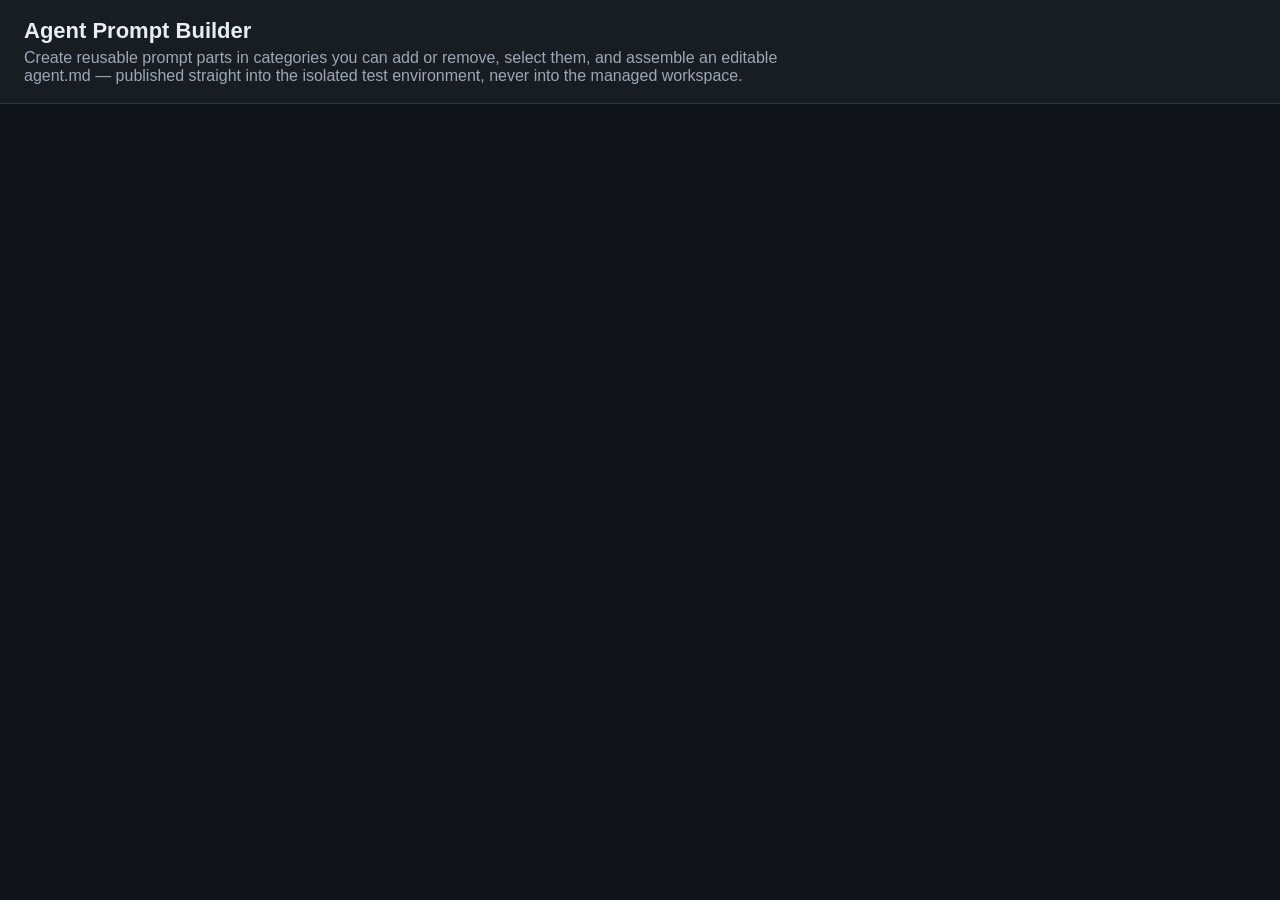
==== commit 0f7cea40: "The Prompt Builder is a panel, not a second copy Publishing an agent and then walking to another pag" ====
--- a/project_manager/interface/static/Agentpromptbuilder.html
+++ b/project_manager/interface/static/Agentpromptbuilder.html
@@ -4,1205 +4,40 @@
 <meta charset="UTF-8">
 <meta name="viewport" content="width=device-width,initial-scale=1">
 <title>Agent Prompt Builder</title>
+<link rel="stylesheet" href="/static/builder.css">
+
+<!-- Page furniture only. Everything the builder itself draws is scoped
+     under .pb in builder.css, so none of these can leak into /test. -->
 <style>
-*{box-sizing:border-box}
-body{margin:0;font-family:Arial,sans-serif;background:#101318;color:#e8edf2}
+body{margin:0;font-family:Arial,Helvetica,sans-serif;background:#101318;color:#e8edf2}
 header{padding:18px 24px;background:#181d24;border-bottom:1px solid #303741}
-h1{margin:0 0 5px;font-size:22px}
-header p{margin:0;color:#9ca8b5}
-main{max-width:1200px;margin:0 auto;padding:20px;display:grid;grid-template-columns:1fr 1fr;gap:20px}
-.card{background:#151a20;border:1px solid #303741;border-radius:8px;padding:16px}
-.full{grid-column:1 / -1}
-h2{margin:0 0 12px;font-size:16px;color:#dfe6ee;border-bottom:1px solid #303741;padding-bottom:8px}
-label{display:block;margin:10px 0 6px;font-size:13px;color:#aeb9c5}
-.microlabel{display:block;margin:14px 0 5px;font-size:12px;color:#8fa0b3;letter-spacing:.04em}
-.catrow{display:flex;align-items:center;gap:8px;margin-top:6px}
-.catrow select,.catrow input{flex:1;min-width:0}
-.catrow button{flex-shrink:0}
-.catrow[hidden]{display:none}
-input,textarea,select{width:100%;background:#0d1116;color:#edf2f7;border:1px solid #39424d;border-radius:6px;padding:9px;font-family:inherit}
-textarea{min-height:110px;resize:vertical}
-#master_prompt{min-height:320px;font-family:Consolas,Menlo,monospace;font-size:13px}
-button{border:0;border-radius:6px;padding:10px 14px;cursor:pointer;background:#4c8bf5;color:white;font-size:14px}
-button.secondary{background:#303944}
-button.danger{background:#7a2f3c}
-button.tiny{padding:3px 9px;font-size:12px}
-button:disabled{opacity:.45;cursor:not-allowed}
-button:hover:not(:disabled){opacity:.92}
-.row{display:flex;gap:8px;margin-top:14px}
-.row button{flex:1}
-.parts-group{margin-bottom:14px}
-.parts-group h3{margin:0 0 6px;font-size:13px;color:#8fa0b3;text-transform:uppercase;letter-spacing:.04em;display:flex;align-items:center;gap:8px}
-.parts-group h3 .count{color:#5c6774;text-transform:none;letter-spacing:0}
-.part-row{display:flex;align-items:center;gap:8px;padding:5px 0;font-size:14px}
-.part-row input[type=checkbox]{width:auto}
-.part-row .name{margin:0;flex:1;cursor:pointer;white-space:nowrap;overflow:hidden;text-overflow:ellipsis}
-.part-row .actions{display:flex;gap:6px;flex-shrink:0}
-.empty{color:#5c6774;font-size:13px;font-style:italic}
-.empty code{font-style:normal;background:#0d1116;padding:2px 6px;border-radius:5px;border:1px solid #39424d}
-.status{margin-top:14px;padding:10px;border-radius:6px;background:#1a2129;color:#aeb9c5;font-size:13px;white-space:pre-wrap}
-.status.error{color:#ff9b9b}
-.status.ok{color:#8fe3a6}
-.status.warn{color:#f5c96b}
-.folderbar{display:flex;align-items:center;gap:10px;flex-wrap:wrap;font-size:13px;color:#aeb9c5}
-.folderbar code{background:#0d1116;padding:3px 7px;border-radius:5px;border:1px solid #39424d}
-.folderbar button{margin-left:auto}
-.headrow{display:flex;align-items:center;gap:10px;margin-bottom:4px}
-.headrow h2{margin:0;flex:1}
-.parts-group h3 .lockbadge{background:#4a2530;color:#ff9b9b;border:1px solid #6b3341;padding:1px 7px;border-radius:9px;font-size:11px;letter-spacing:.02em;cursor:help}
-@media(max-width:900px){main{grid-template-columns:1fr}}
+header h1{margin:0 0 5px;font-size:22px}
+header p{margin:0;color:#9ca8b5;max-width:90ch}
+#pbHost{padding:20px 16px 48px}
 </style>
 </head>
+
+<!-- This page used to be self-contained: inline CSS, inline markup, an
+     inline script. It is now a shell around static/js/builder.js, because
+     the same builder runs as the right-hand panel on /test and a second
+     copy of the markup, the styles and 1000 lines of logic would be two
+     copies to keep in step. The header below is all that is genuinely
+     page-specific. -->
+
 <body>
 <header>
 <h1>Agent Prompt Builder</h1>
 <p>Create reusable prompt parts in categories you can add or remove, select them, and assemble an editable agent.md — published straight into the isolated test environment, never into the managed workspace.</p>
 </header>
 
-<main>
-
-<div class="card full">
-<h2>Parts Folder</h2>
-<div class="folderbar">
-<span>Parts:</span>
-<code id="parts_folder_label">…</code>
-<button id="refresh_parts_btn" class="secondary tiny" type="button" disabled title="Re-read the parts folder. Also clears any folder marked as locked after a failed write.">Refresh Parts</button>
-</div>
-<div id="storage_status" class="status">Connecting to the Project Manager…</div>
-</div>
-
-<div class="card">
-<h2 id="form_title">Create Prompt Part</h2>
-
-<label>Category</label>
-<div class="catrow">
-<select id="part_category"></select>
-<button id="new_category_btn" class="secondary tiny" type="button" disabled title="Add a category of your own. It becomes a new folder under prompt_parts.">+ Category</button>
-<button id="delete_category_btn" class="secondary tiny danger" type="button" disabled title="Delete the selected category and every part inside it.">Delete</button>
-</div>
-
-<div class="catrow" id="new_category_row" hidden>
-<input id="new_category_name" placeholder="new category name (e.g. memory)" maxlength="40" autocomplete="off">
-<button id="create_category_btn" class="secondary tiny" type="button" disabled>Create</button>
-</div>
-<div class="microlabel">the category list is stored in <code id="categories_file_label">categories.json</code> and is read on every refresh</div>
-
-<label>Name</label>
-<input id="part_name" placeholder="e.g. planner">
-
-<label>Text</label>
-<textarea id="part_text" placeholder="You are a planning agent..."></textarea>
-
-<div class="row">
-<button id="save_part_btn" type="button" disabled>Save Part</button>
-<button id="clear_form_btn" class="secondary" type="button" disabled>Clear</button>
-</div>
-
-<div id="part_status" class="status">Waiting for the Project Manager…</div>
-</div>
-
-<div class="card">
-<div class="headrow">
-<h2>Available Parts</h2>
-<button id="new_part_btn" class="secondary tiny" type="button" disabled>+ New Part</button>
-</div>
-<div id="parts_list"><div class="empty">Loading parts…</div></div>
-
-<div class="row">
-<button id="create_master_btn" type="button" disabled>Create Master Prompt</button>
-</div>
-</div>
-
-<div class="card full">
-<h2>Master Prompt</h2>
-
-<label>Agent ID (folder name for saving)</label>
-<input id="agent_id" value="new_agent" style="max-width:320px">
-
-<label>Markdown (editable before saving)</label>
-<textarea id="master_prompt" placeholder="Select parts and click 'Create Master Prompt'."></textarea>
-
-    <div class="row">
-    <button id="save_agent_btn" type="button" disabled>Save draft</button>
-    <button id="publish_btn" type="button" disabled>Publish for testing</button>
-    <button id="test_btn" type="button" disabled title="Publish for testing first.">Run header tests</button>
-    <button id="open_test_btn" class="secondary" type="button" disabled title="Open the evidence dashboard in its own window.">Test dashboard</button>
-    </div>
-
-    <div id="master_status" class="status">Ready.</div>
-    </div>
-
-</main>
+<div class="pb" id="pbHost"></div>
 
 <script type="module">
-import API from '/static/js/api.js';
+import Builder from '/static/js/builder.js';
 
-// ============================================================
-// CONFIG - the storage locations are fixed, not user-selected.
-// ============================================================
-
-/* Every path is browser-root-qualified (workspace/..., test_environment/...),
-   which is what the file API resolves back to a root. The prompt parts and the
-   published test agents live in the isolated test environment, and the
-   workspace root is the only other writable one, so the builder can only ever
-   write inside those two - it can no longer be pointed at an arbitrary folder
-   on the user's disk. */
-
-const DOC_ROOT = 'test_environment/PromptBuilderFiles';
-const PARTS_DIR = DOC_ROOT + '/prompt_parts';
-const DOC_OUTPUT_DIR = DOC_ROOT + '/output/agents';
-const AGENTS_DIR = 'test_environment/test_agents';
-
-/* The category list is data, not code. It lives in this file next to the
-   parts folders so it can be added to and subtracted from in the browser
-   - and hand-edited - without touching this script. Array order is the
-   order the dropdown, the parts list and the master prompt sections use,
-   so there is no separate sort key to keep in sync. It sits outside
-   prompt_parts/ so that folder holds nothing but category folders. */
-const CATEGORIES_FILE = DOC_ROOT + '/categories.json';
-const CATEGORIES_VERSION = 1;
-
-const PART_FILE = '.txt';
-
-/* The starting catalogue, written on the first run only. It is also the
-   title lookup: a category typed as "hallucinations" gets the readable
-   title from here rather than the id with a capital letter. */
-const SEED_CATEGORIES = [
-  { id: "role", title: "Role" },
-  { id: "rules", title: "Rules" },
-  { id: "hallucinations", title: "Hallucination Rules" },
-  { id: "tools", title: "Tools" },
-  { id: "skills", title: "Skills" },
-  { id: "input", title: "Input" },
-  { id: "reasoning", title: "Reasoning" },
-  { id: "logic", title: "Logic" }
-];
-
-// ============================================================
-// STATE
-// ============================================================
-
-let categories = [];           // [{id, title}] from the manifest, in order
-let partIndex = {};            // {category: [{name, path}]}
-let textCache = new Map();     // part path -> text
-let selected = new Set();      // "category/name" keys that are checked
-let lockedCategories = new Set(); // categories that refused a write
-let editingCategory = null;    // category the part open in the form belongs to
-let workspaceRoot = "";        // absolute, from /api/health
-let projectRoot = "";          // the parent of workspaceRoot
-let ready = false;             // the parts folder answered at least once
-let assembled = null;          // selection signature of the last build
-
-/* The two buttons the panel and the form can reach, so their disabled
-   state is always derived from one place. */
-const BUTTONS = ["save_part_btn","clear_form_btn","create_master_btn",
-                  "save_agent_btn","publish_btn","refresh_parts_btn",
-                  "new_part_btn","new_category_btn","create_category_btn",
-                  "delete_category_btn","test_btn","open_test_btn"];
-
-/* Buttons that additionally need something published in this session,
-   not just a live parts folder. */
-const PUBLISH_GATED = new Set(["test_btn"]);
-
-let busy = false;
-
-function $(id){ return document.getElementById(id); }
-
-function setStatus(id, message, kind){
-  const el = $(id);
-  el.textContent = message;
-  el.className = "status" + (kind ? " " + kind : "");
-}
-
-/* One place decides every button's state, because three different
-   things can disable one: the parts folder is unreachable, an operation
-   is in flight, or there is nothing published to test. Deriving it in
-   one pass is what keeps a later setReady() from quietly re-enabling a
-   button whose own condition is gone. */
-function syncButtons(){
-  for (const id of BUTTONS){
-    const gated = PUBLISH_GATED.has(id) && !publishedAgentId;
-    $(id).disabled = busy || !ready || gated;
-  }
-}
-
-function setReady(value){
-  ready = value;
-  syncButtons();
-}
-
-/* Buttons stay disabled for the duration of an operation so a double
-   click cannot fire two writes at the same file. */
-function setBusy(value){
-  busy = value;
-  syncButtons();
-}
-
-function partKey(category, name){ return category + "/" + name; }
-
-function categoryPath(id){
-  return PARTS_DIR + "/" + id;
-}
-
-function partPath(category, name){
-  return categoryPath(category) + "/" + name + PART_FILE;
-}
-
-function relativePath(path){
-  return path.startsWith(DOC_ROOT + "/")
-    ? path.slice(DOC_ROOT.length + 1)
-    : path;
-}
-
-function safeSlug(value){
-  value = (value || "").trim().toLowerCase();
-  value = value.replace(/[^a-z0-9_-]+/g, "_");
-  value = value.replace(/_+/g, "_").replace(/^_|_$/g, "");
-  if (!value) throw new Error("Name cannot be empty.");
-  return value;
-}
-
-/* A category added in the browser has no entry in the seed, so its id is
-   the title unless it is one of the seeded ones. */
-function titleFor(id){
-  const seeded = SEED_CATEGORIES.find(cat => cat.id === id);
-  if (seeded) return seeded.title;
-  return id.replace(/[_-]+/g, " ")
-           .replace(/\b\w/g, c => c.toUpperCase());
-}
-
-/* agent.json needs a human label; derive one from the id rather than
-   adding a field the builder would then have to keep in sync. */
-function displayName(id){
-  return id.replace(/[_-]+/g, " ").replace(/\b\w/g, c => c.toUpperCase());
-}
-
-// ============================================================
-// ERRORS - a raw Python errno is not an explanation
-// ============================================================
-
-/* The API reports the absolute server path, so a failure reads as
-   "Permission denied: 'E:\agentCreator\project_manager\workspace\...'"
-   - a path the user cannot click and does not recognise. Both roots are
-   learned once so the same failure can be shown relative. Best effort:
-   if the lookup fails the original text is still shown. */
-function learnWorkspaceRoot(){
-  if (typeof API.health !== "function") return Promise.resolve();
-  return API.health()
-    .then((data) => {
-      workspaceRoot = (data && data.root) || "";
-      projectRoot = workspaceRoot
-        ? workspaceRoot.replace(/[\\/][^\\/]+[\\/]?$/, "")
-        : "";
-    })
-    .catch(() => {
-      workspaceRoot = "";
-      projectRoot = "";
-    });
-}
-
-function isPermissionError(error){
-  const message = (error && error.message) || String(error);
-  return /permission denied|access is denied|errno 13|winerror 5/i
-    .test(message);
-}
-
-/* Python quotes the offending path: "... denied: 'C:\\...'". */
-function extractFailedPath(message){
-  const quoted = String(message).match(/'([^']+)'/);
-  return quoted ? quoted[1] : "";
-}
-
-function shortenPath(value){
-  let out = String(value || "");
-  for (const root of [workspaceRoot, projectRoot]){
-    if (!root) continue;
-    out = out.split(root).join("");
-  }
-  return out.replace(/^[\\/]+/, "").replace(/\\/g, "/");
-}
-
-/* The remedy is the same for every refused write on the same volume, so
-   it is named from the drive rather than hard-coded. Pass lowercase to
-   embed it inside a sentence. */
-function repairHint(lowercase){
-  const drive = projectRoot.match(/^([A-Za-z]:)/);
-  const target = drive ? drive[1] : "the drive";
-  const text = "Repair the drive in an Administrator prompt: chkdsk "
-    + target + " /f";
-  return lowercase
-    ? text.charAt(0).toLowerCase() + text.slice(1)
-    : text;
-}
-
-function firstUnlockedCategory(){
-  const free = categories.find(cat => !lockedCategories.has(cat.id));
-  return free ? free.id : null;
-}
-
-/* A locked category is disabled in the dropdown rather than hidden, so
-   it stays visible that it exists and is why it cannot be used. */
-function syncCategoryDropdown(){
-  const sel = $("part_category");
-  if (!sel) return;
-  for (const opt of sel.options){
-    opt.disabled = lockedCategories.has(opt.value);
-  }
-  if (lockedCategories.has(sel.value)){
-    const free = firstUnlockedCategory();
-    if (free) sel.value = free;
-  }
-}
-
-function markCategoryLocked(category){
-  if (!category) return;
-  lockedCategories.add(category);
-  syncCategoryDropdown();
-  renderParts();
-}
-
-/* Turns a thrown error into a sentence the user can act on, and records
-   a refused folder so the panel stops offering it. */
-function prettyError(error, category){
-  const raw = (error && error.message) || String(error);
-
-  if (isPermissionError(error)){
-    if (category) markCategoryLocked(category);
-    const where = shortenPath(
-      extractFailedPath(raw) || "that folder"
-    );
-    return "Cannot write " + where
-      + " - Windows reports \"access denied\". Nothing was saved."
-      + " That folder is read-only or damaged: use another category, or "
-      + repairHint(true) + ". Then press 'Refresh Parts'.";
-  }
-
-  return "Error: " + shortenPath(raw);
-}
-
-// ============================================================
-// TREE LOOKUP - the /api/project tree is the listing source
-// ============================================================
-
-function findNode(items, path){
-  for (const item of items || []){
-    if (item.path === path) return item;
-    if (item.children){
-      const hit = findNode(item.children, path);
-      if (hit) return hit;
-    }
-  }
-  return null;
-}
-
-function childDir(node, name){
-  for (const child of (node && node.children) || []){
-    if (child.type === "directory" && child.name === name) return child;
-  }
-  return null;
-}
-
-// ============================================================
-// FOLDER
-// ============================================================
-
-/* Only the parts root is created up front. Category folders appear on
-   demand: every file write creates its parent directories, so seeding
-   eight empty folders would just be eight pointless API calls - and a
-   category with no parts does not need a folder to exist. */
-async function ensureStructure(){
-  await API.directoryCreate(PARTS_DIR);
-  $("parts_folder_label").textContent = relativePath(PARTS_DIR);
-  $("categories_file_label").textContent = relativePath(CATEGORIES_FILE);
-}
-
-// ============================================================
-// CATEGORIES - the manifest is the list
-// ============================================================
-
-/* One entry per category, in the order everything else uses. A bad entry
-   is dropped and a repeated id keeps its first position, because the
-   manifest is a plain text file a person is allowed to edit. */
-function normalizeCategories(raw){
-  const list = Array.isArray(raw && raw.categories) ? raw.categories : [];
-  const seen = new Set();
-  const out = [];
-  for (const item of list){
-    if (!item || typeof item.id !== "string") continue;
-    const id = item.id.trim().toLowerCase();
-    if (!id || seen.has(id)) continue;
-    const title = (typeof item.title === "string" && item.title.trim())
-      || titleFor(id);
-    seen.add(id);
-    out.push({ id, title });
-  }
-  return out;
-}
-
-function manifestText(list){
-  return JSON.stringify(
-    { version: CATEGORIES_VERSION, categories: list }, null, 2
-  ) + "\n";
-}
-
-/* Absent means "never set up", so the seed catalogue is written. Present
-   but unreadable is an error and is never overwritten: a hand-edit with
-   a typo in it has to survive until it is fixed. */
-async function readCategories(){
-  let text = null;
-
-  try {
-    text = (await API.fileRead(CATEGORIES_FILE)).content;
-  } catch (error) {
-    if (error.status !== 404) throw error;
-  }
-
-  if (text === null){
-    const seeded = normalizeCategories({ categories: SEED_CATEGORIES });
-    await API.fileWrite(CATEGORIES_FILE, manifestText(seeded));
-    return seeded;
-  }
-
-  try {
-    return normalizeCategories(JSON.parse(text));
-  } catch (error) {
-    throw new Error(relativePath(CATEGORIES_FILE)
-      + " is not valid JSON (" + error.message + ")."
-      + " Fix it in the editor - it has not been changed.");
-  }
-}
-
-/* Every change goes through here, and the in-memory list is rebuilt from
-   the same normalizer the file is written from, so what the page shows
-   is always exactly what is on disk. */
-async function writeCategories(list){
-  const payload = normalizeCategories({ categories: list });
-  await API.fileWrite(CATEGORIES_FILE, manifestText(payload));
-  categories = payload;
-  return payload;
-}
-
-// ============================================================
-// PARTS
-// ============================================================
-
-function populateCategoryDropdown(){
-  const sel = $("part_category");
-  const previous = sel.value;
-  sel.innerHTML = "";
-
-  /* With every category deleted there is nothing to save a part into, and
-     a blank dropdown would read as a bug rather than as that state. */
-  if (!categories.length){
-    const none = document.createElement("option");
-    none.value = "";
-    none.textContent = "(no categories - create one)";
-    sel.appendChild(none);
-  }
-
-  for (const cat of categories){
-    const opt = document.createElement("option");
-    opt.value = cat.id;
-    opt.textContent = cat.title;
-    sel.appendChild(opt);
-  }
-
-  /* A category that was just deleted is no longer an option, so the old
-     value would quietly become the first one instead. */
-  if (categories.some(cat => cat.id === previous)){
-    sel.value = previous;
-  }
-
-  syncCategoryDropdown();
-}
-
-async function readPart(path){
-  if (textCache.has(path)) return textCache.get(path);
-  const data = await API.fileRead(path);
-  const text = data.content || "";
-  textCache.set(path, text);
-  return text;
-}
-
-/* Selection is state, not DOM: the list is rebuilt from the tree on
-   every refresh, so checked boxes are re-applied from `selected`
-   instead of being inherited from the markup that just got replaced. */
-async function refreshParts(){
-  const data = await API.project();
-  const partsNode = findNode(data.filesystem, PARTS_DIR);
-
-  partIndex = {};
-  for (const cat of categories){
-    const catNode = childDir(partsNode, cat.id);
-    const entries = [];
-    for (const child of (catNode && catNode.children) || []){
-      if (child.type !== "file") continue;
-      if (!child.name.endsWith(PART_FILE)) continue;
-      entries.push({ name: child.name.slice(0, -PART_FILE.length), path: child.path });
-    }
-    entries.sort((a, b) => a.name.localeCompare(b.name));
-    partIndex[cat.id] = entries;
-  }
-
-  /* Drop selections whose part no longer exists, so a later build can
-     never reference a file that was deleted or renamed. A category that
-     was removed takes its checked parts with it. */
-  const live = new Set();
-  for (const cat of categories){
-    for (const entry of partIndex[cat.id]) live.add(partKey(cat.id, entry.name));
-  }
-  const dropped = [];
-  for (const key of Array.from(selected)){
-    if (!live.has(key)){ selected.delete(key); dropped.push(key); }
-  }
-
-  renderParts();
-  return { total: live.size, dropped };
-}
-
-function isChecked(category, name){
-  return selected.has(partKey(category, name));
-}
-
-function setChecked(category, name, value){
-  const key = partKey(category, name);
-  if (value) selected.add(key); else selected.delete(key);
-}
-
-function markAssembledStale(){
-  if (assembled === null) return;
-  if (assembled === selectionSignature()) return;
-  setStatus("master_status",
-    "The selected parts changed. Click 'Create Master Prompt' to rebuild before saving.", "warn");
-}
-
-function selectionSignature(){
-  return Array.from(selected).sort().join("|");
-}
-
-function renderParts(){
-  const box = $("parts_list");
-  box.innerHTML = "";
-
-  let total = 0;
-
-  for (const cat of categories){
-    const id = cat.id;
-    const entries = partIndex[id] || [];
-    const locked = lockedCategories.has(id);
-    total += entries.length;
-
-    const group = document.createElement("div");
-    group.className = "parts-group";
-
-    const heading = document.createElement("h3");
-    heading.appendChild(document.createTextNode(cat.title));
-    heading.title = relativePath(categoryPath(id));
-
-    const count = document.createElement("span");
-    count.className = "count";
-    count.textContent = "(" + entries.length + ")";
-    heading.appendChild(count);
-
-    /* The category is listed but cannot be used, so the panel says so
-       instead of showing an empty list as if nothing had ever been
-       written there. */
-    if (locked){
-      const badge = document.createElement("span");
-      badge.className = "lockbadge";
-      badge.textContent = "locked";
-      badge.title = "This folder refused a write, so its parts cannot be"
-        + " listed or saved. " + repairHint() + ", then press 'Refresh Parts'.";
-      heading.appendChild(badge);
-    }
-
-    if (entries.length){
-      const toggle = document.createElement("button");
-      toggle.type = "button";
-      toggle.className = "secondary tiny";
-      toggle.textContent = "all / none";
-      toggle.addEventListener("click", () => toggleCategory(id));
-      heading.appendChild(toggle);
-    }
-
-    group.appendChild(heading);
-
-    if (entries.length === 0){
-      const empty = document.createElement("div");
-      empty.className = "empty";
-      empty.textContent = locked
-        ? "Folder is not writable right now."
-        : "No parts yet.";
-      group.appendChild(empty);
-    }
-
-    for (const entry of entries){
-      group.appendChild(buildPartRow(id, entry));
-    }
-
-    box.appendChild(group);
-  }
-
-  if (total === 0){
-    const hint = document.createElement("div");
-    hint.className = "empty";
-    hint.innerHTML =
-      "No parts in the folder yet. Use \"+ New Part\" above, or add a"
-      + " <code>.txt</code> file to <code>"
-      + relativePath(PARTS_DIR) + "/&lt;category&gt;/</code> in the editor."
-      + " A new category is a new folder there, so the editor works"
-      + " without this page too.";
-    box.appendChild(hint);
-  }
-}
-
-function buildPartRow(category, entry){
-  const row = document.createElement("div");
-  row.className = "part-row";
-
-  const checkbox = document.createElement("input");
-  checkbox.type = "checkbox";
-  checkbox.id = "part_" + category + "_" + entry.name;
-  checkbox.checked = isChecked(category, entry.name);
-  checkbox.addEventListener("change", () => {
-    setChecked(category, entry.name, checkbox.checked);
-    markAssembledStale();
-  });
-
-  const label = document.createElement("label");
-  label.className = "name";
-  label.htmlFor = checkbox.id;
-  label.textContent = entry.name;
-  label.title = entry.path;
-
-  const actions = document.createElement("div");
-  actions.className = "actions";
-
-  const editBtn = document.createElement("button");
-  editBtn.type = "button";
-  editBtn.className = "secondary tiny";
-  editBtn.textContent = "Edit";
-  editBtn.addEventListener("click", () => editPart(category, entry));
-
-  const deleteBtn = document.createElement("button");
-  deleteBtn.type = "button";
-  deleteBtn.className = "secondary tiny";
-  deleteBtn.textContent = "Delete";
-  deleteBtn.addEventListener("click", () => deletePart(category, entry));
-
-  actions.appendChild(editBtn);
-  actions.appendChild(deleteBtn);
-  row.appendChild(checkbox);
-  row.appendChild(label);
-  row.appendChild(actions);
-  return row;
-}
-
-function toggleCategory(category){
-  const entries = partIndex[category] || [];
-  const allChecked = entries.length > 0
-    && entries.every(entry => isChecked(category, entry.name));
-  for (const entry of entries){
-    setChecked(category, entry.name, !allChecked);
-  }
-  renderParts();
-  markAssembledStale();
-}
-
-/* Clearing the fields and reporting "Ready" are separate: a successful
-   save clears the form but must keep its own confirmation visible. */
-function clearFormFields(){
-  $("part_name").value = "";
-  $("part_text").value = "";
-  $("form_title").textContent = "Create Prompt Part";
-  editingCategory = null;
-}
-
-function resetForm(){
-  clearFormFields();
-  setStatus("part_status", "Ready.");
-}
-
-function editPart(category, entry){
-  setBusy(true);
-  readPart(entry.path)
-    .then((text) => {
-      $("part_category").value = category;
-      $("part_name").value = entry.name;
-      $("part_text").value = text.replace(/\s+$/, "");
-      $("form_title").textContent = "Edit Prompt Part";
-      /* Remembered so deleting this category can say the open part goes
-         with it, and so a cleared form is not mistaken for a live edit. */
-      editingCategory = category;
-      setStatus("part_status",
-        "Editing " + relativePath(entry.path) + ". Save Part to update it.", "ok");
-      $("part_text").focus();
-    })
-    .catch(error => setStatus("part_status", prettyError(error, category), "error"))
-    .finally(() => setBusy(false));
-}
-
-function deletePart(category, entry){
-  if (!confirm("Delete " + relativePath(entry.path) + "?")) return;
-  setBusy(true);
-  API.fileDelete(entry.path)
-    .then(() => {
-      textCache.delete(entry.path);
-      selected.delete(partKey(category, entry.name));
-      return refreshParts();
-    })
-    .then(({ total, dropped }) => {
-      setStatus("part_status",
-        "Deleted " + relativePath(entry.path) + ". " + total + " part(s) left."
-        + droppedNote(dropped), "ok");
-      markAssembledStale();
-    })
-    .catch(error => setStatus("part_status", prettyError(error, category), "error"))
-    .finally(() => setBusy(false));
-}
-
-function droppedNote(dropped){
-  if (!dropped.length) return "";
-  return " Cleared " + dropped.length + " stale selection(s): " + dropped.join(", ") + ".";
-}
-
-// ============================================================
-// CATEGORY ACTIONS
-// ============================================================
-
-/* The name field is hidden until it is asked for, so the form keeps one
-   category selector instead of two near-identical text boxes. */
-function toggleNewCategoryRow(open){
-  const row = $("new_category_row");
-  const show = open === undefined ? row.hidden : open;
-  row.hidden = !show;
-  $("new_category_btn").textContent = show ? "Cancel" : "+ Category";
-  if (show) $("new_category_name").focus();
-  else $("new_category_name").value = "";
-}
-
-/* Adding a category is a manifest write and nothing else: the folder is
-   still created by the first part saved into it, which is the same
-   "on demand" rule every other part follows. */
-async function addCategory(){
-  let id = "";
-  try {
-    id = safeSlug($("new_category_name").value);
-  } catch (error) {
-    setStatus("part_status", "Category " + error.message, "error");
-    return;
-  }
-
-  if (categories.some(cat => cat.id === id)){
-    setStatus("part_status",
-      "The category '" + id + "' already exists.", "error");
-    return;
-  }
-
-  setBusy(true);
-  try {
-    const title = titleFor(id);
-    await writeCategories(categories.concat({ id, title }));
-    toggleNewCategoryRow(false);
-    populateCategoryDropdown();
-    $("part_category").value = id;
-    renderParts();
-    setStatus("part_status", "Added category " + title + " -> "
-      + relativePath(categoryPath(id))
-      + ". Its folder appears with the first part saved into it.", "ok");
-  } catch (error) {
-    setStatus("part_status", prettyError(error), "error");
-  } finally {
-    setBusy(false);
-  }
-}
-
-/* Everything the deleted folder was referenced by, so no path is left
-   pointing at a folder that is gone. */
-function forgetCategory(id){
-  const prefix = categoryPath(id) + "/";
-  for (const path of Array.from(textCache.keys())){
-    if (path.startsWith(prefix)) textCache.delete(path);
-  }
-  for (const key of Array.from(selected)){
-    if (key.startsWith(id + "/")) selected.delete(key);
-  }
-  lockedCategories.delete(id);
-}
-
-async function deleteCategory(){
-  const id = $("part_category").value;
-  const entry = categories.find(cat => cat.id === id);
-
-  if (!entry){
-    setStatus("part_status", "There is no category to delete.", "error");
-    return;
-  }
-
-  const parts = partIndex[id] || [];
-  const editing = editingCategory === id;
-
-  /* One confirm says what is destroyed: the folder, every part in it,
-     and an open part that otherwise would look like it survived. */
-  let message = "Delete the category " + entry.title + " ("
-    + relativePath(categoryPath(id)) + ")?";
-  message += parts.length
-    ? "\n\nThis permanently deletes " + parts.length + " part(s): "
-      + parts.map(part => part.name).join(", ") + "."
-    : "\n\nIt holds no parts.";
-  if (editing){
-    message += "\n\nThe part open in the form is one of them.";
-  }
-  if (!confirm(message)) return;
-
-  setBusy(true);
-  try {
-    /* The folder goes first. A refused recursive delete then leaves the
-       manifest untouched, so the list still matches the disk and the
-       delete can simply be tried again - the other order would hide a
-       category whose parts are already gone. A category that never had a
-       part saved into it has no folder to remove, and a stale tree must
-       not be able to skip a folder that does exist, so the answer to
-       "is it there" comes from the delete itself. */
-    try {
-      await API.directoryDelete(categoryPath(id));
-    } catch (error) {
-      if (error.status !== 404) throw error;
-    }
-    forgetCategory(id);
-    await writeCategories(categories.filter(cat => cat.id !== id));
-    populateCategoryDropdown();
-
-    const { total, dropped } = await refreshParts();
-    if (editing) resetForm();
-    setStatus("part_status", "Deleted category " + entry.title + ". "
-      + total + " part(s) left." + droppedNote(dropped), "ok");
-    markAssembledStale();
-  } catch (error) {
-    setStatus("part_status", prettyError(error, id), "error");
-  } finally {
-    setBusy(false);
-  }
-}
-
-/* The create button in the panel header hands off to the form rather
-   than duplicating it: two editors for one file is how the two drift
-   apart. The category is moved off a locked folder first, because the
-   first option is otherwise a folder that may refuse the write. */
-function startNewPart(){
-  if (!categories.length){
-    setStatus("part_status",
-      "There are no categories yet - use \"+ Category\" to add one first.", "warn");
-    return;
-  }
-  const sel = $("part_category");
-  if (lockedCategories.has(sel.value)){
-    const free = firstUnlockedCategory();
-    if (free) sel.value = free;
-  }
-  clearFormFields();
-  const title = $("form_title");
-  if (title && typeof title.scrollIntoView === "function"){
-    title.scrollIntoView({ behavior: "smooth", block: "start" });
-  }
-  $("part_name").focus();
-  setStatus("part_status", "Fill in the form to create a new part.", "");
-}
-
-async function savePart(){
-  const category = $("part_category").value;
-
-  if (!category){
-    setStatus("part_status",
-      "There are no categories yet - use \"+ Category\" to add one first.", "error");
-    return;
-  }
-
-  /* Refused up front: a locked folder already answered, so sending the
-     write again would only repeat the same error. */
-  if (lockedCategories.has(category)){
-    setStatus("part_status",
-      "Cannot save into " + titleFor(category) + " - that folder refused an"
-      + " earlier write. " + repairHint() + ", then press 'Refresh Parts'.",
-      "error");
-    return;
-  }
-
-  setBusy(true);
-  try {
-    const name = safeSlug($("part_name").value);
-    const text = $("part_text").value.trim();
-    if (!text) throw new Error("Part text cannot be empty.");
-
-    const path = partPath(category, name);
-    /* fileWrite creates or overwrites, so saving an edited part and
-       saving a new one are the same call. */
-    await API.fileWrite(path, text + "\n");
-    textCache.set(path, text + "\n");
-
-    const { total } = await refreshParts();
-    setStatus("part_status", "Saved: " + relativePath(path) + ". " + total + " part(s) total.", "ok");
-    clearFormFields();
-  } catch (error) {
-    setStatus("part_status", prettyError(error, category), "error");
-  } finally {
-    setBusy(false);
-  }
-}
-
-// ============================================================
-// MASTER PROMPT
-// ============================================================
-
-function collectSelections(){
-  const selections = {};
-  for (const cat of categories){
-    const names = (partIndex[cat.id] || [])
-      .filter(entry => isChecked(cat.id, entry.name))
-      .map(entry => entry.name);
-    if (names.length) selections[cat.id] = names;
-  }
-  return selections;
-}
-
-async function buildMasterPrompt(){
-  const selections = collectSelections();
-
-  if (!Object.keys(selections).length){
-    setStatus("master_status", "No parts are selected.", "warn");
-    return;
-  }
-
-  setBusy(true);
-  const missing = [];
-  try {
-    const lines = ["# Agent Prompt", ""];
-
-    for (const cat of categories){
-      const names = selections[cat.id] || [];
-      const texts = [];
-      for (const name of names){
-        const path = partPath(cat.id, name);
-        let text = "";
-        try {
-          text = (await readPart(path)).trim();
-        } catch (error) {
-          missing.push(partKey(cat.id, name));
-          continue;
-        }
-        if (text) texts.push(text);
-      }
-      if (texts.length){
-        lines.push("## " + cat.title);
-        lines.push("");
-        lines.push(texts.join("\n\n"));
-        lines.push("");
-      }
-    }
-
-    $("master_prompt").value = lines.join("\n").trim() + "\n";
-    assembled = selectionSignature();
-
-    const count = Object.values(selections).reduce((sum, list) => sum + list.length, 0);
-    setStatus("master_status",
-      "Assembled " + count + " part(s). Edit the markdown if needed, then save."
-      + (missing.length ? " Skipped unreadable: " + missing.join(", ") + "." : ""),
-      missing.length ? "warn" : "ok");
-  } catch (error) {
-    setStatus("master_status", "Error: " + error.message, "error");
-  } finally {
-    setBusy(false);
-  }
-}
-
-function requireMarkdown(){
-  const markdown = $("master_prompt").value.trim();
-  if (!markdown) throw new Error("The master prompt is empty - nothing to save.");
-  return markdown;
-}
-
-async function saveToDocumentation(){
-  setBusy(true);
-  try {
-    const id = safeSlug($("agent_id").value);
-    const markdown = requireMarkdown();
-    const path = DOC_OUTPUT_DIR + "/" + id + "/agent.md";
-    await API.fileWrite(path, markdown + "\n");
-    setStatus("master_status", "Saved: " + relativePath(path), "ok");
-  } catch (error) {
-    setStatus("master_status", prettyError(error), "error");
-  } finally {
-    setBusy(false);
-  }
-}
-
-/* "Publish for testing" makes the prompt a real agent inside the isolated
-   test environment: the engine only lists folders that hold BOTH agent.json
-   and agent.md (engine/agents/registry.py), so the metadata file is created
-   here. An existing agent.json is left alone so hand-edited settings - and
-   any tests stored in it - are never overwritten.
-
-   Nothing is written to workspace/agents/. A published agent is a test
-   fixture: it is not registered as an agent root, so it never appears in
-   the live agent picker, and the four header tests drive it by path. */
-let publishedAgentId = null;
-
-async function publishForTesting(){
-  setBusy(true);
-  setTestButtonState(false);
-  try {
-    const id = safeSlug($("agent_id").value);
-    const markdown = requireMarkdown();
-    const dir = AGENTS_DIR + "/" + id;
-
-    await API.fileWrite(dir + "/agent.md", markdown + "\n");
-
-    let metaCreated = false;
-    try {
-      await API.fileRead(dir + "/agent.json");
-    } catch {
-      const meta = {
-        id,
-        name: displayName(id),
-        description: "",
-        mode: "chat",
-        model: "",
-        tools: []
-      };
-      await API.fileCreate(dir + "/agent.json", JSON.stringify(meta, null, 2) + "\n");
-      metaCreated = true;
-    }
-
-    publishedAgentId = id;
-    setTestButtonState(true);    setStatus("master_status",
-      "Published to the test environment: " + dir + "/agent.md"
-      + (metaCreated ? " + agent.json (new)" : " (agent.json kept)")
-      + ".\nPress 'Run header tests' to ask it the four questions.", "ok");
-  } catch (error) {
-    setStatus("master_status", prettyError(error), "error");
-  } finally {
-    setBusy(false);
-  }
-}
-
-/* The run is four model turns, so it is its own button rather than
-   something the publish press chains into: a slow model must not look
-   like a failed publish. The dashboard is opened afterwards because
-   that is where the evidence is read. */
-async function runHeaderTests(){
-  const id = publishedAgentId || safeSlug($("agent_id").value);
-
-  setBusy(true);
-  setStatus("master_status",
-    "Asking '" + id + "' the four header questions. Each one is a full "
-    + "model turn - a minute or two on a local model.", "");
-
-  try {
-    const report = await API.request("POST", "/api/test/run_header_tests", {
-      agent_id: id,
-      model: null
-    });
-    const summary = report.summary || {};
-    const failed = (summary.failed || 0);
-    setStatus("master_status",
-      (summary.passed || 0) + " of " + (summary.total || 0)
-      + " header tests passed for '" + id + "'."
-      + (failed ? "\n" + failed + " failed - the evidence says why on the "
-                    + "test dashboard." : ""), failed ? "warn" : "ok");
-  } catch (error) {
-    setStatus("master_status", prettyError(error), "error");
-  } finally {
-    setBusy(false);
-  }
-}
-
-/* The test button is only live for something that has actually been
-   published in this session. Reloading the page forgets it, which is
-   the honest state: a hand-edited agent.json may no longer match the
-   markdown above, and the dashboard is where you find out. */
-function setTestButtonState(isPublished){
-  publishedAgentId = isPublished ? publishedAgentId : null;
-  $("test_btn").title = publishedAgentId
-    ? "Run the four header tests against " + publishedAgentId + "."
-    : "Publish for testing first.";
-  syncButtons();
-}
-
-function openTestDashboard(){
-  const id = publishedAgentId || "";
-  window.open(
-    "/test" + (id ? "?agent=" + encodeURIComponent(id) : ""),
-    "PMHeaderTestDashboard",
-    "width=1100,height=820,resizable=yes,scrollbars=yes"
-  );
-}
-
-// ============================================================
-// INIT
-// ============================================================
-
-async function reloadParts(){
-  setBusy(true);
-  try {
-    /* A lock only records that a write was refused, not that the folder
-       is still broken, so the explicit refresh drops them and lets a
-       repaired folder be used again without reloading the page. */
-    lockedCategories.clear();
-    syncCategoryDropdown();
-
-    /* Read before the tree: the parts are listed per category, so the
-       list has to be known first. A categories.json edited in the
-       editor therefore takes effect on 'Refresh Parts'. */
-    categories = await readCategories();
-    populateCategoryDropdown();
-
-    const { total, dropped } = await refreshParts();
-    setStatus("storage_status",
-      "Parts folder: " + relativePath(PARTS_DIR) + " - " + total + " part(s)."
-      + droppedNote(dropped), "ok");
-    setReady(true);
-  } catch (error) {
-    setReady(false);
-    setStatus("storage_status", prettyError(error), "error");
-  } finally {
-    setBusy(false);
-  }
-}
-
-function init(){
-  /* The two test buttons start disabled; the publish press is what
-     makes them live, and that is the only thing that should. */
-  setTestButtonState(false);
-  $("save_part_btn").addEventListener("click", savePart);
-  $("clear_form_btn").addEventListener("click", resetForm);
-  $("new_part_btn").addEventListener("click", startNewPart);
-  $("new_category_btn").addEventListener("click", () => toggleNewCategoryRow());
-  $("create_category_btn").addEventListener("click", addCategory);
-  $("delete_category_btn").addEventListener("click", deleteCategory);
-  $("new_category_name").addEventListener("keydown", (event) => {
-    if (event.key === "Enter") addCategory();
-  });
-  $("create_master_btn").addEventListener("click", buildMasterPrompt);
-  $("save_agent_btn").addEventListener("click", saveToDocumentation);
-  $("publish_btn").addEventListener("click", publishForTesting);
-  $("test_btn").addEventListener("click", runHeaderTests);
-  $("open_test_btn").addEventListener("click", openTestDashboard);
-  $("refresh_parts_btn").addEventListener("click", reloadParts);
-
-  /* The dropdown is not built here: it is a view of the manifest, and the
-     manifest is read by the first reload. Every button is disabled until
-     then, so the empty dropdown is never something a user can act on. */
-  learnWorkspaceRoot()
-    .then(() => ensureStructure())
-    .then(() => reloadParts())
-    .catch(error => {
-      setReady(false);
-      setStatus("storage_status", prettyError(error), "error");
-      setStatus("part_status", "The parts folder is unavailable.", "error");
-    });
-}
-
-init();
+/* No onShowEvidence here: there is no dashboard on this page, so the
+   button would have nothing to point at. It stays disabled. */
+Builder.mount(document.getElementById('pbHost'));
 </script>
 </body>
-</html>
+</html>
